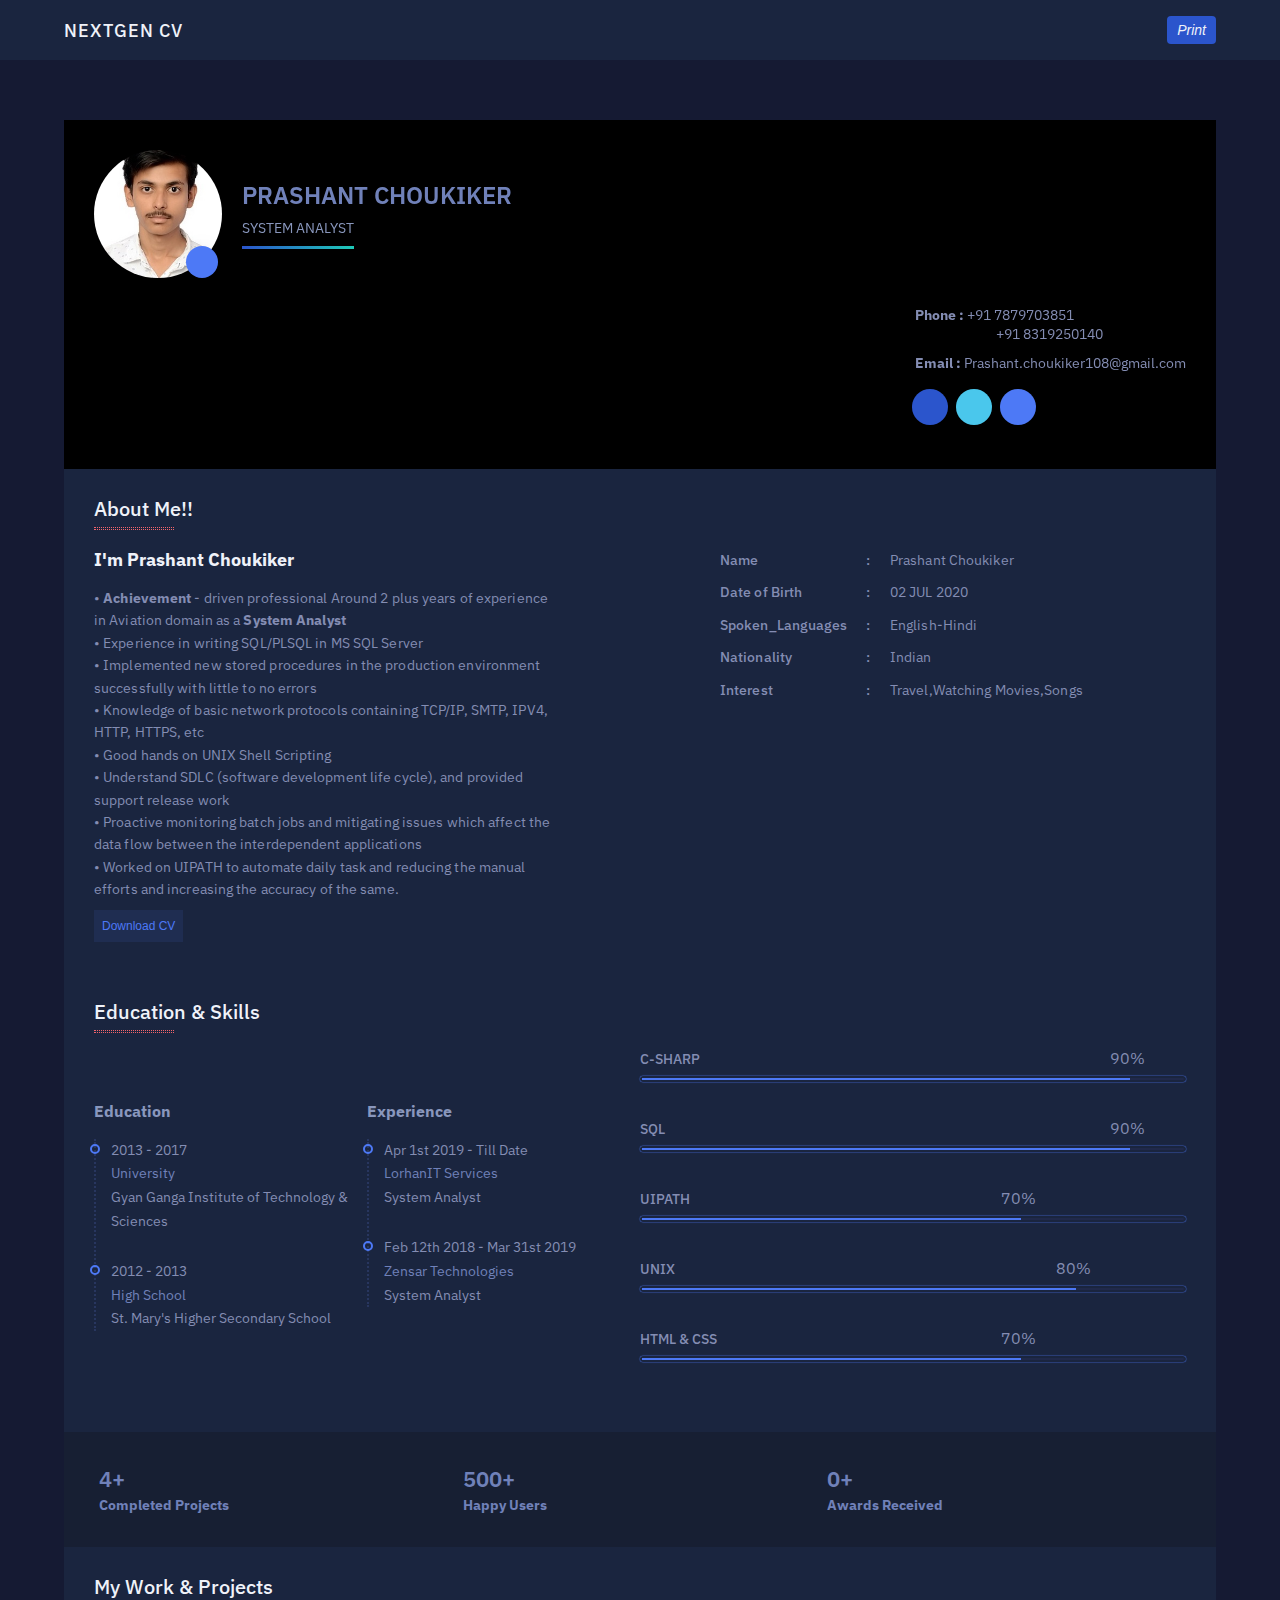
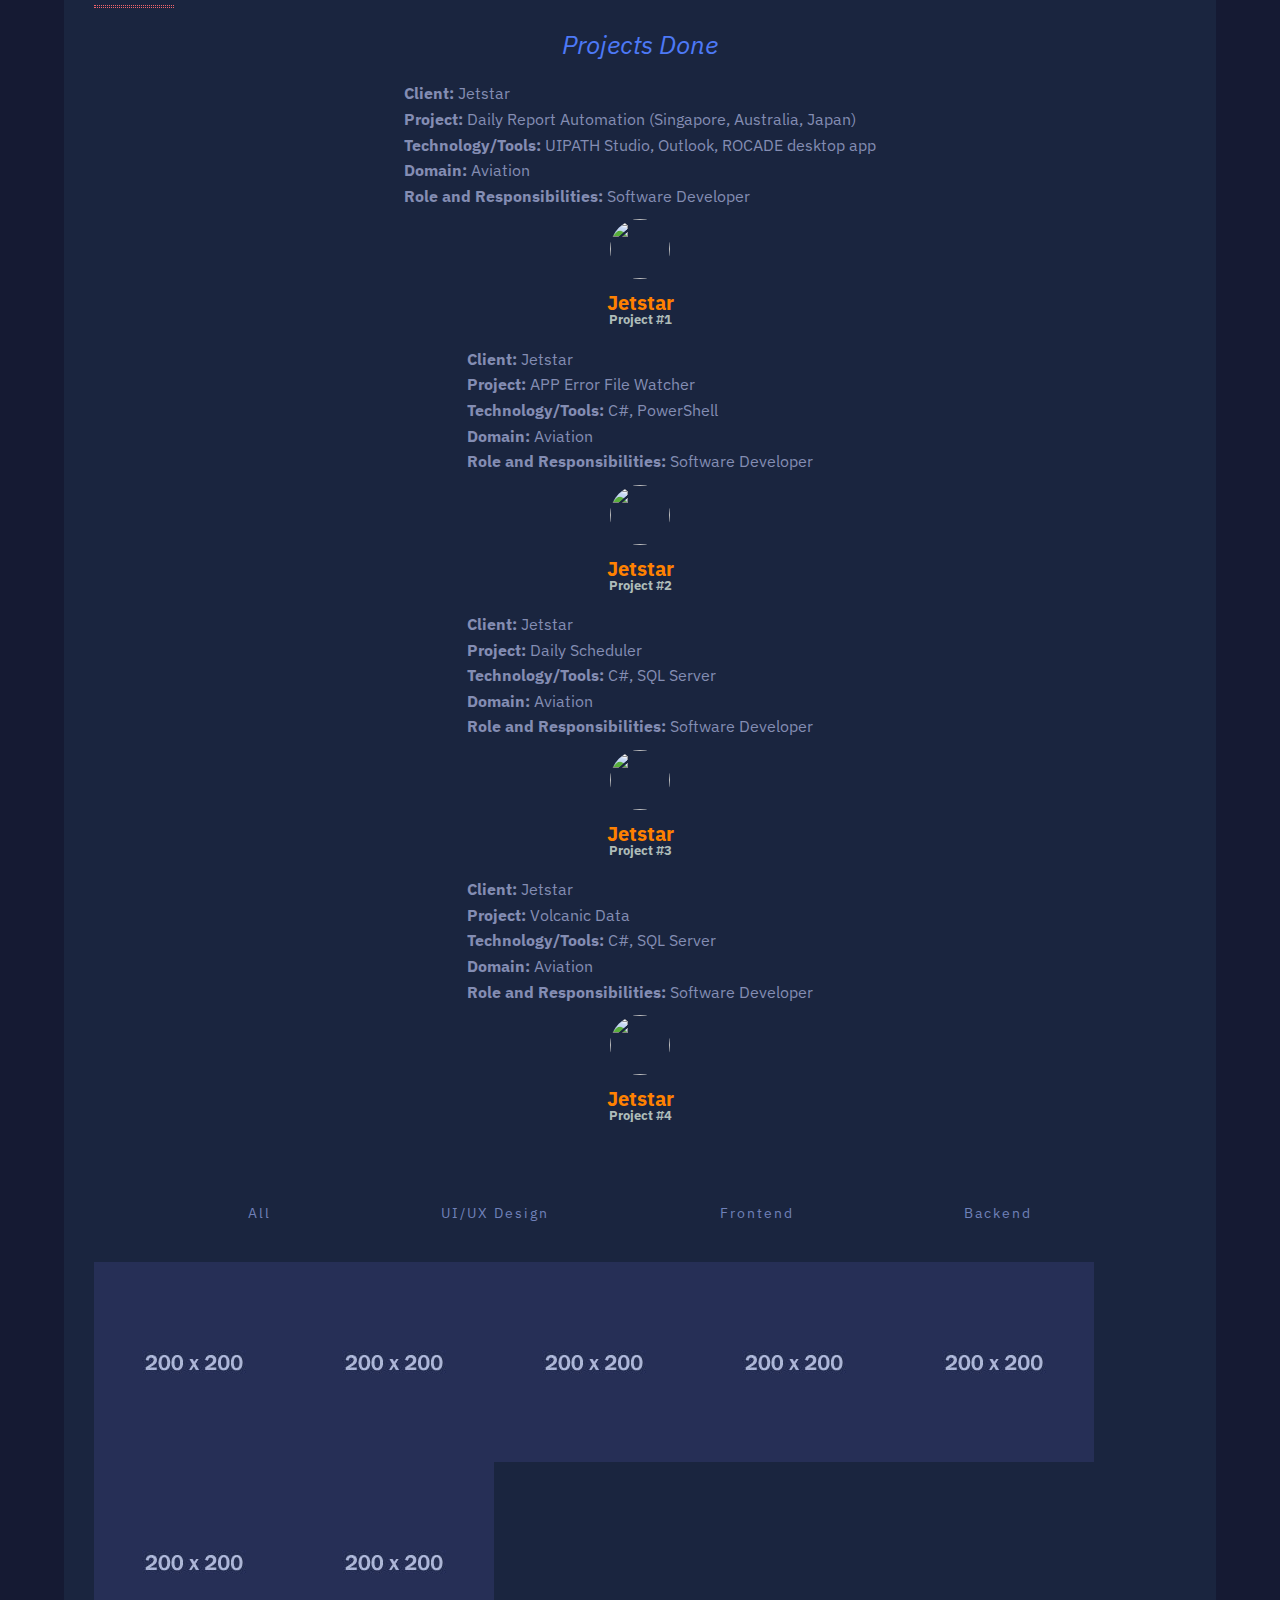
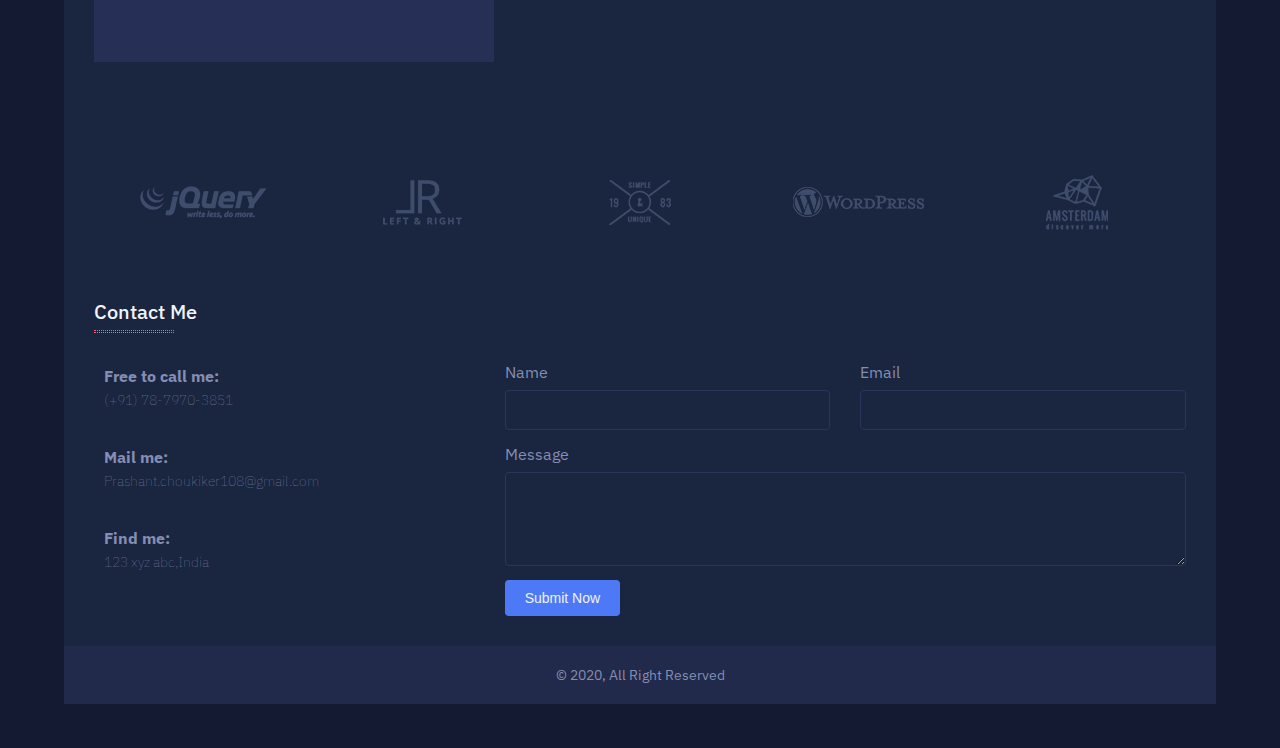
==== index.html @ 8db4abad "Resume" ====
<!DOCTYPE html>
<html>
<head>
	<meta charset="utf-8">
	<meta name="viewport" content="width=device-width, initial-scale=1.0">
	<link rel="stylesheet" href="https://unicons.iconscout.com/release/v2.1.11/css/unicons.css">
	<link rel="stylesheet" href="./plugins/headline/headline.css">
	<link rel="stylesheet" href="./plugins/magnify.css">
	<!-- <link rel="stylesheet" href="./plugins/slick.css"/> -->
	<link rel="stylesheet" type="text/css" href="http://cdn.jsdelivr.net/npm/slick-carousel@1.8.1/slick/slick.css"/>
	<link rel="shortcut icon" href="./images/favicon.icon">
	<link rel="stylesheet" href="./css/style.css">
	<title>Prashant Choukiker CV</title>
</head>
<body>
	<!-- <div id="particles-js"></div> -->
	<nav>
		<div class="container inner">
			<div class="logo">
				<i class="uil uil-cell"></i>
				NEXTGEN CV
			</div>
			<div>
				<button>
					<!-- CODE FOR ONCLICK EVENT FOR PRINTING THE PDF -->
					<i class="uil uil-print" alt="print screen" onclick="window.print();">
						Print 
					</i>
				</button>
			</div>
			
		</div>
	</nav>

<!-- MAIN CLASS -->
<main class="container" >
	<section class="profile" id=profile_ripple>
		<div class="left">
			<div class="avatar_block">
				<img src="./images/prashant.jpg">
				<span>
					<i class="uil uil-comment-dots"></i>
				</span>
			</div>
			<div>
				<h2>PRASHANT CHOUKIKER</h2>
				<p class="cd-headline loading-bar">
					<span class="cd-words-wrapper">
						<b class="is-visible">SYSTEM ANALYST</b>
						<b>SYSTEM DEVELOPER</b>
						<b>OPERATION SUPPORT</b>
					</span>
				</p>
			</div>
		</div>

		<div class="right">
			<ul class="contact">
				<li>
					<i class="uil uil-phone-volume"></i>
					<strong>Phone : </strong> +91 7879703851<br/>&emsp;&emsp;&emsp;&emsp;&emsp;&emsp;+91 8319250140

				</li>
				<li>
					<i class="uil uil-envelope"></i>
					<strong>Email : </strong> Prashant.choukiker108@gmail.com
				</li>
			</ul>
			<ul class="socials">
				<li>
					<a href="#">
						<i class="uil uil-facebook"></i>
					</a>
				</li>
				<li>
					<a href="#">
						<i class="uil uil-twitter"></i>
					</a>
				</li>
				<li>
					<a href="https://www.linkedin.com/in/prashant-choukiker-846438118/">
						<i class="uil uil-linkedin"></i>
					</a>
				</li>
			</ul>
		</div>
	</section>


	<!-- ABOUT SECTION -->
	<section class="about">
		<h1 class="section_heading">About Me!!</h1>
		<div class="content">
			<div class="left">
				<h2>I'm Prashant Choukiker</h2>
				<p>• <b>Achievement</b> - driven professional Around 2 plus years of experience in Aviation domain as a <b>System Analyst</b><br/>
• Experience in writing SQL/PLSQL in MS SQL Server<br/>
• Implemented new stored procedures in the production environment successfully with little to no errors<br/>
• Knowledge of basic network protocols containing TCP/IP, SMTP, IPV4, HTTP, HTTPS, etc<br/>
• Good hands on UNIX Shell Scripting<br/>
• Understand SDLC (software development life cycle), and provided support release work<br/>
• Proactive monitoring batch jobs and mitigating issues which affect the data flow between the interdependent applications<br/>
• Worked on UIPATH to automate daily task and reducing the manual efforts and increasing the accuracy of the same.</p>
				<a href="C:\Users\prashant.choukiker\Desktop\Prashant Choukiker Resume 170620.pdf">
					<button type="button">Download CV</button>
				</a>
			</div>
			<div class="right">
				<p>
					<span>Name</span>
					<span>Prashant Choukiker</span>
				</p>
				<p>
					<span>Date of Birth</span>
					<span>02 JUL 2020</span>
				</p>
				<p>
					<span>Spoken_Languages </span>
					<span>English-Hindi</span>
				</p>
				<p>
					<span>Nationality</span>
					<span>Indian</span>
				</p>
				<p>
					<span>Interest</span>
					<span>Travel,Watching Movies,Songs</span>
				</p>
			</div>
		</div>
	</section>

	<!-- SKILSS SECTION START -->
	<section class="skills">
		<h1 class="section_heading">Education & Skills</h1>
		<div class="content">
			<div class="left">
			<div class="inner_left">
				<div class="heading">
					<i class="uil uil-graduation-cap"></i>
					<h5>Education</h5>
				</div>
				<div class="timeline_wrapper">
					<div class="item">
						<p>2013 - 2017</p>
						<p class="center">University</p>
						<p>Gyan Ganga Institute of Technology & Sciences</p>
					</div>
					<div class="item">
						<p>2012 - 2013</p>
						<p class="center">High School</p>
						<p>St. Mary's Higher Secondary School</p>
					</div>
				</div>
			</div>
			<div class="inner_right">
				<div class="heading">
					<i class="uil uil-suitcase-alt"></i>
					<h5>Experience</h5>
				</div>
			<div class="timeline_wrapper">
				<div class="item">
					<p>Apr 1st 2019 - Till Date</p>
					<p class="center">LorhanIT Services</p>
					<p>System Analyst</p>
				</div>
				<div class="item">
					<p>Feb 12th 2018 - Mar 31st 2019</p>
					<p class="center">Zensar Technologies</p>
					<p>System Analyst</p>
				</div>
			</div>
			</div>
		</div>

		<div class="right">
			<div class="skills_wrapper">
				<div class="skill-box">
					<h4>C-Sharp</h4>
					<div class="progress_wrap">
						<span data-percent="90" class="progress_bar">
							<span class="tooltip">90%</span>
						</span>
					</div>
				</div>
				<div class="skill-box">
					<h4>SQL</h4>
					<div class="progress_wrap">
						<span data-percent="90" class="progress_bar">
							<span class="tooltip">90%</span>
						</span>
					</div>
				</div>
				<div class="skill-box">
					<h4>UIPATH</h4>
					<div class="progress_wrap">
						<span data-percent="70" class="progress_bar">
							<span class="tooltip">70%</span>
						</span>
					</div>
				</div>
				<div class="skill-box">
					<h4>UNIX</h4>
					<div class="progress_wrap">
						<span data-percent="80" class="progress_bar">
							<span class="tooltip">80%</span>
						</span>
					</div>
				</div>
				<div class="skill-box">
					<h4>HTML & CSS</h4>
					<div class="progress_wrap">
						<span data-percent="70" class="progress_bar">
							<span class="tooltip">70%</span>
						</span>
					</div>
				</div>
			</div>
		</div>
		</div>
	</section>

	<!-- COUNTER WRAPPER SECTION START -->
	<section class="counter_section">
		<div>
			<div>
				<i class="uil uil-cell"></i>
			</div>
			<div>
				<h3><span class="counter" data-count="4">4</span>+</h3>
				<h5>Completed Projects</h5>
			</div>
		</div>
		<div>
			<div>
				<i class="uil uil-smile"></i>
			</div>
			<div>
				<h3><span class="counter" data-count="500">500</span>+</h3>
				<h5>Happy Users</h5>
			</div>
		</div>
		<div>
			<div>
				<i class="uil uil-trophy"></i>
			</div>
			<div>
				<h3><span class="counter" data-count="0">0</span>+</h3>
				<h5>Awards Received</h5>
			</div>
		</div>
	</section>


	<!-- SECTION START OF WORK AND REVIEW -->
	<section class="work">
		<h1 class="section_heading">My Work & Projects</h1>

		<div class="wrapper">
			<div class="slider_wrapper">
				<div class="icon_wrap"><i class="uil uil-feedback">Projects Done</i></div>

				<div class="slider">
					<div class="slide">
						<p><b>Client:</b> Jetstar<br/>
						<b>Project:</b> Daily Report Automation (Singapore, Australia, Japan)<br/>
						<b>Technology/Tools:</b> UIPATH Studio, Outlook, ROCADE desktop app<br/>
						<b>Domain:</b> Aviation<br/>
						<b>Role and Responsibilities:</b> Software Developer</p>
						<div><img src="./images/jetstar.jpg" alt=""></div>
						<h2>Jetstar</h2>
						<h5>Project #1</h5>
					</div>

					<div class="slide">
						<p><b>Client:</b> Jetstar<br/>
						<b>Project:</b> APP Error File Watcher<br/>
						<b>Technology/Tools:</b> C#, PowerShell<br/>
						<b>Domain:</b> Aviation<br/>
						<b>Role and Responsibilities:</b> Software Developer</p>
						<div><img src="./images/jetstar.jpg" alt=""></div>
						<h2>Jetstar</h2>
						<h5>Project #2</h5>
					</div>

					<div class="slide">
						<p><b>Client:</b> Jetstar<br/>
						<b>Project:</b> Daily Scheduler<br/>
						<b>Technology/Tools:</b> C#, SQL Server<br/>
						<b>Domain:</b> Aviation<br/>
						<b>Role and Responsibilities:</b> Software Developer</p>
						<div><img src="./images/jetstar.jpg" alt=""></div>
						<h2>Jetstar</h2>
						<h5>Project #3</h5>
					</div>

					<div class="slide">
						<p><b>Client:</b> Jetstar<br/>
						<b>Project:</b> Volcanic Data <br/>
						<b>Technology/Tools:</b> C#, SQL Server<br/>
						<b>Domain:</b> Aviation<br/>
						<b>Role and Responsibilities:</b> Software Developer</p>
						<div><img src="./images/jetstar.jpg" alt=""></div>
						<h2>Jetstar</h2>
						<h5>Project #4</h5>
					</div>

				</div>
			</div>
			<div class="portfolio">
				<div class="tabs">
					<ul>
						<li><a href="#" data-filter="*">All</a></li>
						<li><a href="#" data-filter=".design">UI/UX Design</a></li>
						<li><a href="#" data-filter=".frontend">Frontend</a></li>
						<li><a href="#" data-filter=".backend">Backend</a></li>
					</ul>
				</div>
				<div class="portfolio_wrapper">
					<div class="item design">
						<a class="magnify" href="./images/5.jpg" title="Apple">
							<img src="./images/1.jpg" alt="">
						</a>
					</div>

					<div class="item frontend">
						<a class="magnify" href="./images/5.jpg" title="Pie">
							<img src="./images/2.jpg" alt="">
						</a>
					</div>

					<div class="item backend">
						<a class="magnify" href="./images/5.jpg" title="Nokia">
							<img src="./images/3.jpg" alt="">
						</a>
					</div>

					<div class="item design">
						<a class="magnify" href="./images/5.jpg" title="Motorola">
							<img src="./images/4.jpg" alt="">
						</a>
					</div>

					<div class="item design">
						<a class="magnify" href="./images/5.jpg" title="OnePlus">
							<img src="./images/5.jpg" alt="">
						</a>
					</div>

					<div class="item backend">
						<a class="magnify" href="./images/6.jpg" title="Boat">
							<img src="./images/6.jpg" alt="">
						</a>
					</div>

					<div class="item backend">
						<a class="magnify" href="./images/3.jpg" title="Micromax">
							<img src="./images/3.jpg" alt="">
						</a>
					</div>

				</div>
			</div>
		</div>
	</section>


	<!-- SECTION PARTNERS START -->
	<section class="partners">
		<div class="brands_wrapper">
			<img src="./images/jquery.png">
			<img src="./images/jr.png">
			<img src="./images/unique.png">
			<img src="./images/wp.png">
			<img src="./images/am.png">
		</div>
	</section>


	<!-- CONTACT ME SECTION START -->
	<section class="contact">
	<h1 class="section_heading">Contact Me</h1>
	<div class="wrapper">
		<div class="left">
			<div>
				<div><i class="uil uil-phone-volume"></i></div>
				<div>
					<h4>Free to call me:</h4>
					<span>(+91) 78-7970-3851</span>
				</div>
			</div>

			<div>
				<div><i class="uil uil-envelope"></i></div>
				<div>
					<h4>Mail me:</h4>
					<span>Prashant.choukiker108@gmail.com</span>
				</div>
			</div>

			<div>
				<div><i class="uil uil-map-marker"></i></div>
				<div>
					<h4>Find me:</h4>
					<span>123 xyz abc,India</span>
				</div>
			</div>
		</div>

		<div class="right">
			<form action="">
				<div class="form_group">
					<div>
						<label for="">Name</label>
						<input type="text">
					</div>

					<div>
						<label for="">Email</label>
						<input type="email">
					</div>
				</div>

				<div class="form_group textarea_wrapper">
					<div>
						<label for="">Message</label>
						<textarea name="" id="" cols="30" rows="4"></textarea>
					</div>
				</div>

				<button type="submit">Submit Now</button>
			</form>
		</div>
	</div>
</section>
</main>

<!-- FOOTER TAG OPEN CODE START -->
<footer class="container">
	<span>© 2020, All Right Reserved</span>
</footer>

<script src="https://code.jquery.com/jquery-3.5.1.min.js"></script>
<script src="./plugins/headline/headline.js"></script>
<script src="./js/app.js"></script>
<script src="./plugins/isotope.js"></script>
<script src="./plugins/magnify.js"></script>
<!-- <script src="./plugins/slick.js"></script> -->
<script type="text/javascript" src="http://cdn.jsdelivr.net/npm/slick-carousel@1.8.1/slick/slick.min.js"></script>
<script src="https://cdnjs.cloudflare.com/ajax/libs/particles.js/2.0.0/particles.min.js"></script>
<script src="./plugins/particle-script.js"></script>
<script src="./js/ripples.js"></script>
</body>
</html>
---- plugins/headline/headline.css ----
/* -------------------------------- 

Primary style

-------------------------------- */
*, *::after, *::before {
  -webkit-box-sizing: border-box;
  -moz-box-sizing: border-box;
  box-sizing: border-box;
}

html * {
  -webkit-font-smoothing: antialiased;
  -moz-osx-font-smoothing: grayscale;
}

html {
  font-size: 62.5%;
}

body {
  font-size: 1.6rem;
  font-family: "Source Sans Pro", sans-serif;
  color: #aebcb9;
  background-color: #0d0d0d;
}

a {
  text-decoration: none;
}

.cd-title {
  position: relative;
  height: 160px;
  line-height: 230px;
  text-align: center;
}
.cd-title h1 {
  font-size: 2.4rem;
  font-weight: 700;
}
@media only screen and (min-width: 768px) {
  .cd-title {
    line-height: 250px;
  }
}
@media only screen and (min-width: 1170px) {
  .cd-title {
    height: 200px;
    line-height: 300px;
  }
  .cd-title h1 {
    font-size: 3rem;
  }
}

.cd-intro {
  width: 90%;
  max-width: 768px;
  text-align: center;
}

.cd-intro {
  margin: 4em auto;
}
@media only screen and (min-width: 768px) {
  .cd-intro {
    margin: 5em auto;
  }
}
@media only screen and (min-width: 1170px) {
  .cd-intro {
    margin: 6em auto;
  }
}

.cd-headline {
  font-size: 3rem;
  line-height: 1.2;
}
@media only screen and (min-width: 768px) {
  .cd-headline {
    font-size: 4.4rem;
    font-weight: 300;
  }
}
@media only screen and (min-width: 1170px) {
  .cd-headline {
    font-size: 6rem;
  }
}

.cd-words-wrapper {
  display: inline-block;
  position: relative;
  text-align: left;
}
.cd-words-wrapper b {
  display: inline-block;
  position: absolute;
  white-space: nowrap;
  left: 0;
  top: 0;
}
.cd-words-wrapper b.is-visible {
  position: relative;
}
.no-js .cd-words-wrapper b {
  opacity: 0;
}
.no-js .cd-words-wrapper b.is-visible {
  opacity: 1;
}

/* -------------------------------- 

xrotate-1 

-------------------------------- */
.cd-headline.rotate-1 .cd-words-wrapper {
  -webkit-perspective: 300px;
  -moz-perspective: 300px;
  perspective: 300px;
}
.cd-headline.rotate-1 b {
  opacity: 0;
  -webkit-transform-origin: 50% 100%;
  -moz-transform-origin: 50% 100%;
  -ms-transform-origin: 50% 100%;
  -o-transform-origin: 50% 100%;
  transform-origin: 50% 100%;
  -webkit-transform: rotateX(180deg);
  -moz-transform: rotateX(180deg);
  -ms-transform: rotateX(180deg);
  -o-transform: rotateX(180deg);
  transform: rotateX(180deg);
}
.cd-headline.rotate-1 b.is-visible {
  opacity: 1;
  -webkit-transform: rotateX(0deg);
  -moz-transform: rotateX(0deg);
  -ms-transform: rotateX(0deg);
  -o-transform: rotateX(0deg);
  transform: rotateX(0deg);
  -webkit-animation: cd-rotate-1-in 1.2s;
  -moz-animation: cd-rotate-1-in 1.2s;
  animation: cd-rotate-1-in 1.2s;
}
.cd-headline.rotate-1 b.is-hidden {
  -webkit-transform: rotateX(180deg);
  -moz-transform: rotateX(180deg);
  -ms-transform: rotateX(180deg);
  -o-transform: rotateX(180deg);
  transform: rotateX(180deg);
  -webkit-animation: cd-rotate-1-out 1.2s;
  -moz-animation: cd-rotate-1-out 1.2s;
  animation: cd-rotate-1-out 1.2s;
}

@-webkit-keyframes cd-rotate-1-in {
  0% {
    -webkit-transform: rotateX(180deg);
    opacity: 0;
  }
  35% {
    -webkit-transform: rotateX(120deg);
    opacity: 0;
  }
  65% {
    opacity: 0;
  }
  100% {
    -webkit-transform: rotateX(360deg);
    opacity: 1;
  }
}
@-moz-keyframes cd-rotate-1-in {
  0% {
    -moz-transform: rotateX(180deg);
    opacity: 0;
  }
  35% {
    -moz-transform: rotateX(120deg);
    opacity: 0;
  }
  65% {
    opacity: 0;
  }
  100% {
    -moz-transform: rotateX(360deg);
    opacity: 1;
  }
}
@keyframes cd-rotate-1-in {
  0% {
    -webkit-transform: rotateX(180deg);
    -moz-transform: rotateX(180deg);
    -ms-transform: rotateX(180deg);
    -o-transform: rotateX(180deg);
    transform: rotateX(180deg);
    opacity: 0;
  }
  35% {
    -webkit-transform: rotateX(120deg);
    -moz-transform: rotateX(120deg);
    -ms-transform: rotateX(120deg);
    -o-transform: rotateX(120deg);
    transform: rotateX(120deg);
    opacity: 0;
  }
  65% {
    opacity: 0;
  }
  100% {
    -webkit-transform: rotateX(360deg);
    -moz-transform: rotateX(360deg);
    -ms-transform: rotateX(360deg);
    -o-transform: rotateX(360deg);
    transform: rotateX(360deg);
    opacity: 1;
  }
}
@-webkit-keyframes cd-rotate-1-out {
  0% {
    -webkit-transform: rotateX(0deg);
    opacity: 1;
  }
  35% {
    -webkit-transform: rotateX(-40deg);
    opacity: 1;
  }
  65% {
    opacity: 0;
  }
  100% {
    -webkit-transform: rotateX(180deg);
    opacity: 0;
  }
}
@-moz-keyframes cd-rotate-1-out {
  0% {
    -moz-transform: rotateX(0deg);
    opacity: 1;
  }
  35% {
    -moz-transform: rotateX(-40deg);
    opacity: 1;
  }
  65% {
    opacity: 0;
  }
  100% {
    -moz-transform: rotateX(180deg);
    opacity: 0;
  }
}
@keyframes cd-rotate-1-out {
  0% {
    -webkit-transform: rotateX(0deg);
    -moz-transform: rotateX(0deg);
    -ms-transform: rotateX(0deg);
    -o-transform: rotateX(0deg);
    transform: rotateX(0deg);
    opacity: 1;
  }
  35% {
    -webkit-transform: rotateX(-40deg);
    -moz-transform: rotateX(-40deg);
    -ms-transform: rotateX(-40deg);
    -o-transform: rotateX(-40deg);
    transform: rotateX(-40deg);
    opacity: 1;
  }
  65% {
    opacity: 0;
  }
  100% {
    -webkit-transform: rotateX(180deg);
    -moz-transform: rotateX(180deg);
    -ms-transform: rotateX(180deg);
    -o-transform: rotateX(180deg);
    transform: rotateX(180deg);
    opacity: 0;
  }
}
/* -------------------------------- 

xtype 

-------------------------------- */
.cd-headline.type .cd-words-wrapper {
  vertical-align: top;
  overflow: hidden;
}
.cd-headline.type .cd-words-wrapper::after {
  /* vertical bar */
  content: '';
  position: absolute;
  right: 0;
  top: 50%;
  bottom: auto;
  -webkit-transform: translateY(-50%);
  -moz-transform: translateY(-50%);
  -ms-transform: translateY(-50%);
  -o-transform: translateY(-50%);
  transform: translateY(-50%);
  height: 90%;
  width: 1px;
  background-color: #aebcb9;
}
.cd-headline.type .cd-words-wrapper.waiting::after {
  -webkit-animation: cd-pulse 1s infinite;
  -moz-animation: cd-pulse 1s infinite;
  animation: cd-pulse 1s infinite;
}
.cd-headline.type .cd-words-wrapper.selected {
  background-color: #aebcb9;
}
.cd-headline.type .cd-words-wrapper.selected::after {
  visibility: hidden;
}
.cd-headline.type .cd-words-wrapper.selected b {
  color: #0d0d0d;
}
.cd-headline.type b {
  visibility: hidden;
}
.cd-headline.type b.is-visible {
  visibility: visible;
}
.cd-headline.type i {
  position: absolute;
  visibility: hidden;
}
.cd-headline.type i.in {
  position: relative;
  visibility: visible;
}

@-webkit-keyframes cd-pulse {
  0% {
    -webkit-transform: translateY(-50%) scale(1);
    opacity: 1;
  }
  40% {
    -webkit-transform: translateY(-50%) scale(0.9);
    opacity: 0;
  }
  100% {
    -webkit-transform: translateY(-50%) scale(0);
    opacity: 0;
  }
}
@-moz-keyframes cd-pulse {
  0% {
    -moz-transform: translateY(-50%) scale(1);
    opacity: 1;
  }
  40% {
    -moz-transform: translateY(-50%) scale(0.9);
    opacity: 0;
  }
  100% {
    -moz-transform: translateY(-50%) scale(0);
    opacity: 0;
  }
}
@keyframes cd-pulse {
  0% {
    -webkit-transform: translateY(-50%) scale(1);
    -moz-transform: translateY(-50%) scale(1);
    -ms-transform: translateY(-50%) scale(1);
    -o-transform: translateY(-50%) scale(1);
    transform: translateY(-50%) scale(1);
    opacity: 1;
  }
  40% {
    -webkit-transform: translateY(-50%) scale(0.9);
    -moz-transform: translateY(-50%) scale(0.9);
    -ms-transform: translateY(-50%) scale(0.9);
    -o-transform: translateY(-50%) scale(0.9);
    transform: translateY(-50%) scale(0.9);
    opacity: 0;
  }
  100% {
    -webkit-transform: translateY(-50%) scale(0);
    -moz-transform: translateY(-50%) scale(0);
    -ms-transform: translateY(-50%) scale(0);
    -o-transform: translateY(-50%) scale(0);
    transform: translateY(-50%) scale(0);
    opacity: 0;
  }
}
/* -------------------------------- 

xrotate-2 

-------------------------------- */
.cd-headline.rotate-2 .cd-words-wrapper {
  -webkit-perspective: 300px;
  -moz-perspective: 300px;
  perspective: 300px;
}
.cd-headline.rotate-2 i, .cd-headline.rotate-2 em {
  display: inline-block;
  -webkit-backface-visibility: hidden;
  backface-visibility: hidden;
}
.cd-headline.rotate-2 b {
  opacity: 0;
}
.cd-headline.rotate-2 i {
  -webkit-transform-style: preserve-3d;
  -moz-transform-style: preserve-3d;
  -ms-transform-style: preserve-3d;
  -o-transform-style: preserve-3d;
  transform-style: preserve-3d;
  -webkit-transform: translateZ(-20px) rotateX(90deg);
  -moz-transform: translateZ(-20px) rotateX(90deg);
  -ms-transform: translateZ(-20px) rotateX(90deg);
  -o-transform: translateZ(-20px) rotateX(90deg);
  transform: translateZ(-20px) rotateX(90deg);
  opacity: 0;
}
.is-visible .cd-headline.rotate-2 i {
  opacity: 1;
}
.cd-headline.rotate-2 i.in {
  -webkit-animation: cd-rotate-2-in 0.4s forwards;
  -moz-animation: cd-rotate-2-in 0.4s forwards;
  animation: cd-rotate-2-in 0.4s forwards;
}
.cd-headline.rotate-2 i.out {
  -webkit-animation: cd-rotate-2-out 0.4s forwards;
  -moz-animation: cd-rotate-2-out 0.4s forwards;
  animation: cd-rotate-2-out 0.4s forwards;
}
.cd-headline.rotate-2 em {
  -webkit-transform: translateZ(20px);
  -moz-transform: translateZ(20px);
  -ms-transform: translateZ(20px);
  -o-transform: translateZ(20px);
  transform: translateZ(20px);
}

.no-csstransitions .cd-headline.rotate-2 i {
  -webkit-transform: rotateX(0deg);
  -moz-transform: rotateX(0deg);
  -ms-transform: rotateX(0deg);
  -o-transform: rotateX(0deg);
  transform: rotateX(0deg);
  opacity: 0;
}
.no-csstransitions .cd-headline.rotate-2 i em {
  -webkit-transform: scale(1);
  -moz-transform: scale(1);
  -ms-transform: scale(1);
  -o-transform: scale(1);
  transform: scale(1);
}

.no-csstransitions .cd-headline.rotate-2 .is-visible i {
  opacity: 1;
}

@-webkit-keyframes cd-rotate-2-in {
  0% {
    opacity: 0;
    -webkit-transform: translateZ(-20px) rotateX(90deg);
  }
  60% {
    opacity: 1;
    -webkit-transform: translateZ(-20px) rotateX(-10deg);
  }
  100% {
    opacity: 1;
    -webkit-transform: translateZ(-20px) rotateX(0deg);
  }
}
@-moz-keyframes cd-rotate-2-in {
  0% {
    opacity: 0;
    -moz-transform: translateZ(-20px) rotateX(90deg);
  }
  60% {
    opacity: 1;
    -moz-transform: translateZ(-20px) rotateX(-10deg);
  }
  100% {
    opacity: 1;
    -moz-transform: translateZ(-20px) rotateX(0deg);
  }
}
@keyframes cd-rotate-2-in {
  0% {
    opacity: 0;
    -webkit-transform: translateZ(-20px) rotateX(90deg);
    -moz-transform: translateZ(-20px) rotateX(90deg);
    -ms-transform: translateZ(-20px) rotateX(90deg);
    -o-transform: translateZ(-20px) rotateX(90deg);
    transform: translateZ(-20px) rotateX(90deg);
  }
  60% {
    opacity: 1;
    -webkit-transform: translateZ(-20px) rotateX(-10deg);
    -moz-transform: translateZ(-20px) rotateX(-10deg);
    -ms-transform: translateZ(-20px) rotateX(-10deg);
    -o-transform: translateZ(-20px) rotateX(-10deg);
    transform: translateZ(-20px) rotateX(-10deg);
  }
  100% {
    opacity: 1;
    -webkit-transform: translateZ(-20px) rotateX(0deg);
    -moz-transform: translateZ(-20px) rotateX(0deg);
    -ms-transform: translateZ(-20px) rotateX(0deg);
    -o-transform: translateZ(-20px) rotateX(0deg);
    transform: translateZ(-20px) rotateX(0deg);
  }
}
@-webkit-keyframes cd-rotate-2-out {
  0% {
    opacity: 1;
    -webkit-transform: translateZ(-20px) rotateX(0);
  }
  60% {
    opacity: 0;
    -webkit-transform: translateZ(-20px) rotateX(-100deg);
  }
  100% {
    opacity: 0;
    -webkit-transform: translateZ(-20px) rotateX(-90deg);
  }
}
@-moz-keyframes cd-rotate-2-out {
  0% {
    opacity: 1;
    -moz-transform: translateZ(-20px) rotateX(0);
  }
  60% {
    opacity: 0;
    -moz-transform: translateZ(-20px) rotateX(-100deg);
  }
  100% {
    opacity: 0;
    -moz-transform: translateZ(-20px) rotateX(-90deg);
  }
}
@keyframes cd-rotate-2-out {
  0% {
    opacity: 1;
    -webkit-transform: translateZ(-20px) rotateX(0);
    -moz-transform: translateZ(-20px) rotateX(0);
    -ms-transform: translateZ(-20px) rotateX(0);
    -o-transform: translateZ(-20px) rotateX(0);
    transform: translateZ(-20px) rotateX(0);
  }
  60% {
    opacity: 0;
    -webkit-transform: translateZ(-20px) rotateX(-100deg);
    -moz-transform: translateZ(-20px) rotateX(-100deg);
    -ms-transform: translateZ(-20px) rotateX(-100deg);
    -o-transform: translateZ(-20px) rotateX(-100deg);
    transform: translateZ(-20px) rotateX(-100deg);
  }
  100% {
    opacity: 0;
    -webkit-transform: translateZ(-20px) rotateX(-90deg);
    -moz-transform: translateZ(-20px) rotateX(-90deg);
    -ms-transform: translateZ(-20px) rotateX(-90deg);
    -o-transform: translateZ(-20px) rotateX(-90deg);
    transform: translateZ(-20px) rotateX(-90deg);
  }
}
/* -------------------------------- 

xloading-bar 

-------------------------------- */
.cd-headline.loading-bar span {
  display: inline-block;
  padding: .2em 0;
}
.cd-headline.loading-bar .cd-words-wrapper {
  overflow: hidden;
  vertical-align: top;
}
.cd-headline.loading-bar .cd-words-wrapper::after {
  /* loading bar */
  content: '';
  position: absolute;
  left: 0;
  bottom: 0;
  height: 3px;
  width: 0;
  background: #0096a7;
  z-index: 2;
  -webkit-transition: width 0.3s -0.1s;
  -moz-transition: width 0.3s -0.1s;
  transition: width 0.3s -0.1s;
}
.cd-headline.loading-bar .cd-words-wrapper.is-loading::after {
  width: 100%;
  -webkit-transition: width 3s;
  -moz-transition: width 3s;
  transition: width 3s;
}
.cd-headline.loading-bar b {
  top: .2em;
  opacity: 0;
  -webkit-transition: opacity 0.3s;
  -moz-transition: opacity 0.3s;
  transition: opacity 0.3s;
}
.cd-headline.loading-bar b.is-visible {
  opacity: 1;
  top: 0;
}

/* -------------------------------- 

xslide 

-------------------------------- */
.cd-headline.slide span {
  display: inline-block;
  padding: .2em 0;
}
.cd-headline.slide .cd-words-wrapper {
  overflow: hidden;
  vertical-align: top;
}
.cd-headline.slide b {
  opacity: 0;
  top: .2em;
}
.cd-headline.slide b.is-visible {
  top: 0;
  opacity: 1;
  -webkit-animation: slide-in 0.6s;
  -moz-animation: slide-in 0.6s;
  animation: slide-in 0.6s;
}
.cd-headline.slide b.is-hidden {
  -webkit-animation: slide-out 0.6s;
  -moz-animation: slide-out 0.6s;
  animation: slide-out 0.6s;
}

@-webkit-keyframes slide-in {
  0% {
    opacity: 0;
    -webkit-transform: translateY(-100%);
  }
  60% {
    opacity: 1;
    -webkit-transform: translateY(20%);
  }
  100% {
    opacity: 1;
    -webkit-transform: translateY(0);
  }
}
@-moz-keyframes slide-in {
  0% {
    opacity: 0;
    -moz-transform: translateY(-100%);
  }
  60% {
    opacity: 1;
    -moz-transform: translateY(20%);
  }
  100% {
    opacity: 1;
    -moz-transform: translateY(0);
  }
}
@keyframes slide-in {
  0% {
    opacity: 0;
    -webkit-transform: translateY(-100%);
    -moz-transform: translateY(-100%);
    -ms-transform: translateY(-100%);
    -o-transform: translateY(-100%);
    transform: translateY(-100%);
  }
  60% {
    opacity: 1;
    -webkit-transform: translateY(20%);
    -moz-transform: translateY(20%);
    -ms-transform: translateY(20%);
    -o-transform: translateY(20%);
    transform: translateY(20%);
  }
  100% {
    opacity: 1;
    -webkit-transform: translateY(0);
    -moz-transform: translateY(0);
    -ms-transform: translateY(0);
    -o-transform: translateY(0);
    transform: translateY(0);
  }
}
@-webkit-keyframes slide-out {
  0% {
    opacity: 1;
    -webkit-transform: translateY(0);
  }
  60% {
    opacity: 0;
    -webkit-transform: translateY(120%);
  }
  100% {
    opacity: 0;
    -webkit-transform: translateY(100%);
  }
}
@-moz-keyframes slide-out {
  0% {
    opacity: 1;
    -moz-transform: translateY(0);
  }
  60% {
    opacity: 0;
    -moz-transform: translateY(120%);
  }
  100% {
    opacity: 0;
    -moz-transform: translateY(100%);
  }
}
@keyframes slide-out {
  0% {
    opacity: 1;
    -webkit-transform: translateY(0);
    -moz-transform: translateY(0);
    -ms-transform: translateY(0);
    -o-transform: translateY(0);
    transform: translateY(0);
  }
  60% {
    opacity: 0;
    -webkit-transform: translateY(120%);
    -moz-transform: translateY(120%);
    -ms-transform: translateY(120%);
    -o-transform: translateY(120%);
    transform: translateY(120%);
  }
  100% {
    opacity: 0;
    -webkit-transform: translateY(100%);
    -moz-transform: translateY(100%);
    -ms-transform: translateY(100%);
    -o-transform: translateY(100%);
    transform: translateY(100%);
  }
}
/* -------------------------------- 

xclip 

-------------------------------- */
.cd-headline.clip span {
  display: inline-block;
  padding: .2em 0;
}
.cd-headline.clip .cd-words-wrapper {
  overflow: hidden;
  vertical-align: top;
}
.cd-headline.clip .cd-words-wrapper::after {
  /* line */
  content: '';
  position: absolute;
  top: 0;
  right: 0;
  width: 2px;
  height: 100%;
  background-color: #aebcb9;
}
.cd-headline.clip b {
  opacity: 0;
}
.cd-headline.clip b.is-visible {
  opacity: 1;
}

/* -------------------------------- 

xzoom 

-------------------------------- */
.cd-headline.zoom .cd-words-wrapper {
  -webkit-perspective: 300px;
  -moz-perspective: 300px;
  perspective: 300px;
}
.cd-headline.zoom b {
  opacity: 0;
}
.cd-headline.zoom b.is-visible {
  opacity: 1;
  -webkit-animation: zoom-in 0.8s;
  -moz-animation: zoom-in 0.8s;
  animation: zoom-in 0.8s;
}
.cd-headline.zoom b.is-hidden {
  -webkit-animation: zoom-out 0.8s;
  -moz-animation: zoom-out 0.8s;
  animation: zoom-out 0.8s;
}

@-webkit-keyframes zoom-in {
  0% {
    opacity: 0;
    -webkit-transform: translateZ(100px);
  }
  100% {
    opacity: 1;
    -webkit-transform: translateZ(0);
  }
}
@-moz-keyframes zoom-in {
  0% {
    opacity: 0;
    -moz-transform: translateZ(100px);
  }
  100% {
    opacity: 1;
    -moz-transform: translateZ(0);
  }
}
@keyframes zoom-in {
  0% {
    opacity: 0;
    -webkit-transform: translateZ(100px);
    -moz-transform: translateZ(100px);
    -ms-transform: translateZ(100px);
    -o-transform: translateZ(100px);
    transform: translateZ(100px);
  }
  100% {
    opacity: 1;
    -webkit-transform: translateZ(0);
    -moz-transform: translateZ(0);
    -ms-transform: translateZ(0);
    -o-transform: translateZ(0);
    transform: translateZ(0);
  }
}
@-webkit-keyframes zoom-out {
  0% {
    opacity: 1;
    -webkit-transform: translateZ(0);
  }
  100% {
    opacity: 0;
    -webkit-transform: translateZ(-100px);
  }
}
@-moz-keyframes zoom-out {
  0% {
    opacity: 1;
    -moz-transform: translateZ(0);
  }
  100% {
    opacity: 0;
    -moz-transform: translateZ(-100px);
  }
}
@keyframes zoom-out {
  0% {
    opacity: 1;
    -webkit-transform: translateZ(0);
    -moz-transform: translateZ(0);
    -ms-transform: translateZ(0);
    -o-transform: translateZ(0);
    transform: translateZ(0);
  }
  100% {
    opacity: 0;
    -webkit-transform: translateZ(-100px);
    -moz-transform: translateZ(-100px);
    -ms-transform: translateZ(-100px);
    -o-transform: translateZ(-100px);
    transform: translateZ(-100px);
  }
}
/* -------------------------------- 

xrotate-3 

-------------------------------- */
.cd-headline.rotate-3 .cd-words-wrapper {
  -webkit-perspective: 300px;
  -moz-perspective: 300px;
  perspective: 300px;
}
.cd-headline.rotate-3 b {
  opacity: 0;
}
.cd-headline.rotate-3 i {
  display: inline-block;
  -webkit-transform: rotateY(180deg);
  -moz-transform: rotateY(180deg);
  -ms-transform: rotateY(180deg);
  -o-transform: rotateY(180deg);
  transform: rotateY(180deg);
  -webkit-backface-visibility: hidden;
  backface-visibility: hidden;
}
.is-visible .cd-headline.rotate-3 i {
  -webkit-transform: rotateY(0deg);
  -moz-transform: rotateY(0deg);
  -ms-transform: rotateY(0deg);
  -o-transform: rotateY(0deg);
  transform: rotateY(0deg);
}
.cd-headline.rotate-3 i.in {
  -webkit-animation: cd-rotate-3-in 0.6s forwards;
  -moz-animation: cd-rotate-3-in 0.6s forwards;
  animation: cd-rotate-3-in 0.6s forwards;
}
.cd-headline.rotate-3 i.out {
  -webkit-animation: cd-rotate-3-out 0.6s forwards;
  -moz-animation: cd-rotate-3-out 0.6s forwards;
  animation: cd-rotate-3-out 0.6s forwards;
}

.no-csstransitions .cd-headline.rotate-3 i {
  -webkit-transform: rotateY(0deg);
  -moz-transform: rotateY(0deg);
  -ms-transform: rotateY(0deg);
  -o-transform: rotateY(0deg);
  transform: rotateY(0deg);
  opacity: 0;
}

.no-csstransitions .cd-headline.rotate-3 .is-visible i {
  opacity: 1;
}

@-webkit-keyframes cd-rotate-3-in {
  0% {
    -webkit-transform: rotateY(180deg);
  }
  100% {
    -webkit-transform: rotateY(0deg);
  }
}
@-moz-keyframes cd-rotate-3-in {
  0% {
    -moz-transform: rotateY(180deg);
  }
  100% {
    -moz-transform: rotateY(0deg);
  }
}
@keyframes cd-rotate-3-in {
  0% {
    -webkit-transform: rotateY(180deg);
    -moz-transform: rotateY(180deg);
    -ms-transform: rotateY(180deg);
    -o-transform: rotateY(180deg);
    transform: rotateY(180deg);
  }
  100% {
    -webkit-transform: rotateY(0deg);
    -moz-transform: rotateY(0deg);
    -ms-transform: rotateY(0deg);
    -o-transform: rotateY(0deg);
    transform: rotateY(0deg);
  }
}
@-webkit-keyframes cd-rotate-3-out {
  0% {
    -webkit-transform: rotateY(0);
  }
  100% {
    -webkit-transform: rotateY(-180deg);
  }
}
@-moz-keyframes cd-rotate-3-out {
  0% {
    -moz-transform: rotateY(0);
  }
  100% {
    -moz-transform: rotateY(-180deg);
  }
}
@keyframes cd-rotate-3-out {
  0% {
    -webkit-transform: rotateY(0);
    -moz-transform: rotateY(0);
    -ms-transform: rotateY(0);
    -o-transform: rotateY(0);
    transform: rotateY(0);
  }
  100% {
    -webkit-transform: rotateY(-180deg);
    -moz-transform: rotateY(-180deg);
    -ms-transform: rotateY(-180deg);
    -o-transform: rotateY(-180deg);
    transform: rotateY(-180deg);
  }
}
/* -------------------------------- 

xscale 

-------------------------------- */
.cd-headline.scale b {
  opacity: 0;
}
.cd-headline.scale i {
  display: inline-block;
  opacity: 0;
  -webkit-transform: scale(0);
  -moz-transform: scale(0);
  -ms-transform: scale(0);
  -o-transform: scale(0);
  transform: scale(0);
}
.is-visible .cd-headline.scale i {
  opacity: 1;
}
.cd-headline.scale i.in {
  -webkit-animation: scale-up 0.6s forwards;
  -moz-animation: scale-up 0.6s forwards;
  animation: scale-up 0.6s forwards;
}
.cd-headline.scale i.out {
  -webkit-animation: scale-down 0.6s forwards;
  -moz-animation: scale-down 0.6s forwards;
  animation: scale-down 0.6s forwards;
}

.no-csstransitions .cd-headline.scale i {
  -webkit-transform: scale(1);
  -moz-transform: scale(1);
  -ms-transform: scale(1);
  -o-transform: scale(1);
  transform: scale(1);
  opacity: 0;
}

.no-csstransitions .cd-headline.scale .is-visible i {
  opacity: 1;
}

@-webkit-keyframes scale-up {
  0% {
    -webkit-transform: scale(0);
    opacity: 0;
  }
  60% {
    -webkit-transform: scale(1.2);
    opacity: 1;
  }
  100% {
    -webkit-transform: scale(1);
    opacity: 1;
  }
}
@-moz-keyframes scale-up {
  0% {
    -moz-transform: scale(0);
    opacity: 0;
  }
  60% {
    -moz-transform: scale(1.2);
    opacity: 1;
  }
  100% {
    -moz-transform: scale(1);
    opacity: 1;
  }
}
@keyframes scale-up {
  0% {
    -webkit-transform: scale(0);
    -moz-transform: scale(0);
    -ms-transform: scale(0);
    -o-transform: scale(0);
    transform: scale(0);
    opacity: 0;
  }
  60% {
    -webkit-transform: scale(1.2);
    -moz-transform: scale(1.2);
    -ms-transform: scale(1.2);
    -o-transform: scale(1.2);
    transform: scale(1.2);
    opacity: 1;
  }
  100% {
    -webkit-transform: scale(1);
    -moz-transform: scale(1);
    -ms-transform: scale(1);
    -o-transform: scale(1);
    transform: scale(1);
    opacity: 1;
  }
}
@-webkit-keyframes scale-down {
  0% {
    -webkit-transform: scale(1);
    opacity: 1;
  }
  60% {
    -webkit-transform: scale(0);
    opacity: 0;
  }
}
@-moz-keyframes scale-down {
  0% {
    -moz-transform: scale(1);
    opacity: 1;
  }
  60% {
    -moz-transform: scale(0);
    opacity: 0;
  }
}
@keyframes scale-down {
  0% {
    -webkit-transform: scale(1);
    -moz-transform: scale(1);
    -ms-transform: scale(1);
    -o-transform: scale(1);
    transform: scale(1);
    opacity: 1;
  }
  60% {
    -webkit-transform: scale(0);
    -moz-transform: scale(0);
    -ms-transform: scale(0);
    -o-transform: scale(0);
    transform: scale(0);
    opacity: 0;
  }
}
/* -------------------------------- 

xpush 

-------------------------------- */
.cd-headline.push b {
  opacity: 0;
}
.cd-headline.push b.is-visible {
  opacity: 1;
  -webkit-animation: push-in 0.6s;
  -moz-animation: push-in 0.6s;
  animation: push-in 0.6s;
}
.cd-headline.push b.is-hidden {
  -webkit-animation: push-out 0.6s;
  -moz-animation: push-out 0.6s;
  animation: push-out 0.6s;
}

@-webkit-keyframes push-in {
  0% {
    opacity: 0;
    -webkit-transform: translateX(-100%);
  }
  60% {
    opacity: 1;
    -webkit-transform: translateX(10%);
  }
  100% {
    opacity: 1;
    -webkit-transform: translateX(0);
  }
}
@-moz-keyframes push-in {
  0% {
    opacity: 0;
    -moz-transform: translateX(-100%);
  }
  60% {
    opacity: 1;
    -moz-transform: translateX(10%);
  }
  100% {
    opacity: 1;
    -moz-transform: translateX(0);
  }
}
@keyframes push-in {
  0% {
    opacity: 0;
    -webkit-transform: translateX(-100%);
    -moz-transform: translateX(-100%);
    -ms-transform: translateX(-100%);
    -o-transform: translateX(-100%);
    transform: translateX(-100%);
  }
  60% {
    opacity: 1;
    -webkit-transform: translateX(10%);
    -moz-transform: translateX(10%);
    -ms-transform: translateX(10%);
    -o-transform: translateX(10%);
    transform: translateX(10%);
  }
  100% {
    opacity: 1;
    -webkit-transform: translateX(0);
    -moz-transform: translateX(0);
    -ms-transform: translateX(0);
    -o-transform: translateX(0);
    transform: translateX(0);
  }
}
@-webkit-keyframes push-out {
  0% {
    opacity: 1;
    -webkit-transform: translateX(0);
  }
  60% {
    opacity: 0;
    -webkit-transform: translateX(110%);
  }
  100% {
    opacity: 0;
    -webkit-transform: translateX(100%);
  }
}
@-moz-keyframes push-out {
  0% {
    opacity: 1;
    -moz-transform: translateX(0);
  }
  60% {
    opacity: 0;
    -moz-transform: translateX(110%);
  }
  100% {
    opacity: 0;
    -moz-transform: translateX(100%);
  }
}
@keyframes push-out {
  0% {
    opacity: 1;
    -webkit-transform: translateX(0);
    -moz-transform: translateX(0);
    -ms-transform: translateX(0);
    -o-transform: translateX(0);
    transform: translateX(0);
  }
  60% {
    opacity: 0;
    -webkit-transform: translateX(110%);
    -moz-transform: translateX(110%);
    -ms-transform: translateX(110%);
    -o-transform: translateX(110%);
    transform: translateX(110%);
  }
  100% {
    opacity: 0;
    -webkit-transform: translateX(100%);
    -moz-transform: translateX(100%);
    -ms-transform: translateX(100%);
    -o-transform: translateX(100%);
    transform: translateX(100%);
  }
}
---- plugins/magnify.css ----
/* Magnific Popup CSS */
.mfp-bg {
  top: 0;
  left: 0;
  width: 100%;
  height: 100%;
  z-index: 1042;
  overflow: hidden;
  position: fixed;
  background: #0b0b0b;
  opacity: 0.8; }

.mfp-wrap {
  top: 0;
  left: 0;
  width: 100%;
  height: 100%;
  z-index: 1043;
  position: fixed;
  outline: none !important;
  -webkit-backface-visibility: hidden; }

.mfp-container {
  text-align: center;
  position: absolute;
  width: 100%;
  height: 100%;
  left: 0;
  top: 0;
  padding: 0 8px;
  box-sizing: border-box; }

.mfp-container:before {
  content: '';
  display: inline-block;
  height: 100%;
  vertical-align: middle; }

.mfp-align-top .mfp-container:before {
  display: none; }

.mfp-content {
  position: relative;
  display: inline-block;
  vertical-align: middle;
  margin: 0 auto;
  text-align: left;
  z-index: 1045; }

.mfp-inline-holder .mfp-content,
.mfp-ajax-holder .mfp-content {
  width: 100%;
  cursor: auto; }

.mfp-ajax-cur {
  cursor: progress; }

.mfp-zoom-out-cur, .mfp-zoom-out-cur .mfp-image-holder .mfp-close {
  cursor: -moz-zoom-out;
  cursor: -webkit-zoom-out;
  cursor: zoom-out; }

.mfp-zoom {
  cursor: pointer;
  cursor: -webkit-zoom-in;
  cursor: -moz-zoom-in;
  cursor: zoom-in; }

.mfp-auto-cursor .mfp-content {
  cursor: auto; }

.mfp-close,
.mfp-arrow,
.mfp-preloader,
.mfp-counter {
  -webkit-user-select: none;
  -moz-user-select: none;
  user-select: none; }

.mfp-loading.mfp-figure {
  display: none; }

.mfp-hide {
  display: none !important; }

.mfp-preloader {
  color: #CCC;
  position: absolute;
  top: 50%;
  width: auto;
  text-align: center;
  margin-top: -0.8em;
  left: 8px;
  right: 8px;
  z-index: 1044; }
  .mfp-preloader a {
    color: #CCC; }
    .mfp-preloader a:hover {
      color: #FFF; }

.mfp-s-ready .mfp-preloader {
  display: none; }

.mfp-s-error .mfp-content {
  display: none; }

button.mfp-close,
button.mfp-arrow {
  overflow: visible;
  cursor: pointer;
  background: transparent;
  border: 0;
  -webkit-appearance: none;
  display: block;
  outline: none;
  padding: 0;
  z-index: 1046;
  box-shadow: none;
  touch-action: manipulation; }

button::-moz-focus-inner {
  padding: 0;
  border: 0; }

.mfp-close {
  width: 44px;
  height: 44px;
  line-height: 44px;
  position: absolute;
  right: 0;
  top: 0;
  text-decoration: none;
  text-align: center;
  opacity: 0.65;
  padding: 0 0 18px 10px;
  color: #FFF;
  font-style: normal;
  font-size: 28px;
  font-family: Arial, Baskerville, monospace; }
  .mfp-close:hover,
  .mfp-close:focus {
    opacity: 1; }
  .mfp-close:active {
    top: 1px; }

.mfp-close-btn-in .mfp-close {
  color: #333; }

.mfp-image-holder .mfp-close,
.mfp-iframe-holder .mfp-close {
  color: #FFF;
  right: -6px;
  text-align: right;
  padding-right: 6px;
  width: 100%; }

.mfp-counter {
  position: absolute;
  top: 0;
  right: 0;
  color: #CCC;
  font-size: 12px;
  line-height: 18px;
  white-space: nowrap; }

.mfp-arrow {
  position: absolute;
  opacity: 0.65;
  margin: 0;
  top: 50%;
  margin-top: -55px;
  padding: 0;
  width: 90px;
  height: 110px;
  -webkit-tap-highlight-color: transparent; }
  .mfp-arrow:active {
    margin-top: -54px; }
  .mfp-arrow:hover,
  .mfp-arrow:focus {
    opacity: 1; }
  .mfp-arrow:before,
  .mfp-arrow:after {
    content: '';
    display: block;
    width: 0;
    height: 0;
    position: absolute;
    left: 0;
    top: 0;
    margin-top: 35px;
    margin-left: 35px;
    border: medium inset transparent; }
  .mfp-arrow:after {
    border-top-width: 13px;
    border-bottom-width: 13px;
    top: 8px; }
  .mfp-arrow:before {
    border-top-width: 21px;
    border-bottom-width: 21px;
    opacity: 0.7; }

.mfp-arrow-left {
  left: 0; }
  .mfp-arrow-left:after {
    border-right: 17px solid #FFF;
    margin-left: 31px; }
  .mfp-arrow-left:before {
    margin-left: 25px;
    border-right: 27px solid #3F3F3F; }

.mfp-arrow-right {
  right: 0; }
  .mfp-arrow-right:after {
    border-left: 17px solid #FFF;
    margin-left: 39px; }
  .mfp-arrow-right:before {
    border-left: 27px solid #3F3F3F; }

.mfp-iframe-holder {
  padding-top: 40px;
  padding-bottom: 40px; }
  .mfp-iframe-holder .mfp-content {
    line-height: 0;
    width: 100%;
    max-width: 900px; }
  .mfp-iframe-holder .mfp-close {
    top: -40px; }

.mfp-iframe-scaler {
  width: 100%;
  height: 0;
  overflow: hidden;
  padding-top: 56.25%; }
  .mfp-iframe-scaler iframe {
    position: absolute;
    display: block;
    top: 0;
    left: 0;
    width: 100%;
    height: 100%;
    box-shadow: 0 0 8px rgba(0, 0, 0, 0.6);
    background: #000; }

/* Main image in popup */
img.mfp-img {
  width: auto;
  max-width: 100%;
  height: auto;
  display: block;
  line-height: 0;
  box-sizing: border-box;
  padding: 40px 0 40px;
  margin: 0 auto; }

/* The shadow behind the image */
.mfp-figure {
  line-height: 0; }
  .mfp-figure:after {
    content: '';
    position: absolute;
    left: 0;
    top: 40px;
    bottom: 40px;
    display: block;
    right: 0;
    width: auto;
    height: auto;
    z-index: -1;
    box-shadow: 0 0 8px rgba(0, 0, 0, 0.6);
    background: #444; }
  .mfp-figure small {
    color: #BDBDBD;
    display: block;
    font-size: 12px;
    line-height: 14px; }
  .mfp-figure figure {
    margin: 0; }

.mfp-bottom-bar {
  margin-top: -36px;
  position: absolute;
  top: 100%;
  left: 0;
  width: 100%;
  cursor: auto; }

.mfp-title {
  text-align: left;
  line-height: 18px;
  color: #F3F3F3;
  word-wrap: break-word;
  padding-right: 36px; }

.mfp-image-holder .mfp-content {
  max-width: 100%; }

.mfp-gallery .mfp-image-holder .mfp-figure {
  cursor: pointer; }

@media screen and (max-width: 800px) and (orientation: landscape), screen and (max-height: 300px) {
  /**
       * Remove all paddings around the image on small screen
       */
  .mfp-img-mobile .mfp-image-holder {
    padding-left: 0;
    padding-right: 0; }
  .mfp-img-mobile img.mfp-img {
    padding: 0; }
  .mfp-img-mobile .mfp-figure:after {
    top: 0;
    bottom: 0; }
  .mfp-img-mobile .mfp-figure small {
    display: inline;
    margin-left: 5px; }
  .mfp-img-mobile .mfp-bottom-bar {
    background: rgba(0, 0, 0, 0.6);
    bottom: 0;
    margin: 0;
    top: auto;
    padding: 3px 5px;
    position: fixed;
    box-sizing: border-box; }
    .mfp-img-mobile .mfp-bottom-bar:empty {
      padding: 0; }
  .mfp-img-mobile .mfp-counter {
    right: 5px;
    top: 3px; }
  .mfp-img-mobile .mfp-close {
    top: 0;
    right: 0;
    width: 35px;
    height: 35px;
    line-height: 35px;
    background: rgba(0, 0, 0, 0.6);
    position: fixed;
    text-align: center;
    padding: 0; } }

@media all and (max-width: 900px) {
  .mfp-arrow {
    -webkit-transform: scale(0.75);
    transform: scale(0.75); }
  .mfp-arrow-left {
    -webkit-transform-origin: 0;
    transform-origin: 0; }
  .mfp-arrow-right {
    -webkit-transform-origin: 100%;
    transform-origin: 100%; }
  .mfp-container {
    padding-left: 6px;
    padding-right: 6px; } }
---- css/style.css ----
/*FONT*/
@import url('https://fonts.googleapis.com/css2?family=IBM+Plex+Sans:wght@400;500;600;700&display=swap');

/*COLORS*/
:root{
	--primary :#1a253f;
	/*--primary :#141d32;*/
	--dark:#151A33;
	--secondary:#2b55cc;
	--info:#4d79f6;
	--ternary:#848db3;
	--pure:#eff2f9;
	--fade:#7081b9;
	--mild:#8997bd;
	--footer:#212A4A;
	--black:#000000;
	--twitter:#4ac7ec;
	--dribble:#ff5da0;
	--success:#1ecab8;
	--danger:#f1646c;
	--dark-blue:#28365f;
	--dark-gray:#171f33;
	--yellow:#f3c74d;
	--orange:#ff8100;
}

/*RESET*/
*{
	margin: 0;
	padding: 0;
	box-sizing: border-box;
}

body{
	font-family: 'IBM Plex Sans', sans-serif;
	background: var(--dark);
	-webkit-font-smoothing:antialiased;
	/*height: 5000px;*/
	padding-bottom: 4rem;
}

#particles-js{
	position: fixed;
	width: 100%;
	height: 100%;
	z-index: 10;
}

h1,h2,h3,h4,h5,h6{
	margin: 0;
	line-height: 1;
}

.container{
	max-width: 1140px;
	margin: 0 auto;
}

nav{
	background: var(--primary);
	padding: 1.6rem 0;
}

nav .inner{
	display: flex;
	align-items: center;
	justify-content: space-between;
}
nav .inner .logo{
	text-transform: uppercase;
	color: var(--pure);
	font-size: 18px;
	letter-spacing: 1px;
	font-weight: 500;
}
nav .inner .logo i{
	color: var(--info);
}
nav .inner button{
	background: var(--secondary);
	border:none;
	padding: 0.6rem 1rem;
	color: var(--pure);
	font-size: 14px;
	border-radius: 4px;
}

nav .inner button:hover{
	background: var(--success);
}


/*SECTION PROFILE*/
section.profile{
	background: var(--black);
	display: flex;
	align-items: center;
	padding: 3rem;
	margin-top: 60px;
	clip-path: polygon(0 0,100% 0,100% 80%,25% 100%,0 80%);
	padding-bottom: 4rem;
}

section.profile .left{
	flex: 2;
	display: flex;
	align-items: center;
}

section.profile .right{
	flex: 1;
}
section.profile .left h2{
	color: var(--fade);
	font-size: 24px;
	font-weight: 600;
	margin-bottom: 1rem;
}
section.profile .left p{
	color: var(--mild);
	font-size: 14px;
}
section.profile .left .cd-headline.loading-bar .cd-words-wrapper::after{
	background: linear-gradient(to right, var(--secondary), var(--success));
}

section.profile .left p b{
	padding-bottom: 1rem;
	font-weight: 400;
}

section.profile .left img{
	width: 128px;
	height:128px;
	border-radius: 50%;
	object-fit:cover; 
}
section.profile .left .avatar_block{
	position: relative;
	margin-right: 2rem;

}

section.profile .left .avatar_block span{
	position: absolute;
	right: 4px;
	bottom: 4px;
	background: var(--info);
	width: 32px;
	height: 32px;
	border-radius: 50%;
	display: flex;
	align-items: center;
	justify-content: center;
	color: var(--pure);
	box-shadow: 0px 0px 20px 0px rgba(32,41,54,0.05);
	cursor: pointer;
}

section.profile .right ul.contact{
	list-style-type: none;
	margin-bottom: 1.6rem;
}

section.profile .right ul.contact li{
	color: var(--ternary);
	margin-bottom: .7rem;
	font-size: 14px;
}

section.profile .right ul.contact li i{
	font-size: 18px;
	margin-right: 0.3rem;
}

section.profile .right ul.socials{
	display: flex;
	align-items: center;
	list-style-type: none; 
}

section.profile .right ul.socials li{
	margin-right: 0.8rem;
}

section.profile .right ul.socials li a{
	display: inline-block;
	width: 36px;
	height: 36px;
	border-radius: 50%;
	color: var(--pure);
	line-height: 36px;
	text-align: center;
}

section.profile .right ul.socials li:nth-child(1) a{
	background: var(--secondary);
}
section.profile .right ul.socials li:nth-child(2) a{
	background: var(--twitter);
}
section.profile .right ul.socials li:nth-child(3) a{
	background: var(--info);
}


/*SECTION HEADING START*/
.section_heading{
	font-size: 20px;
	font-weight: 500;
	color: var(--pure);
	margin-bottom: 3rem;
	text-shadow: 0 0 1px rgba(40,54,95,0.1);
	position: relative;
}

section {
	padding: 3rem;
}
main {
	background: var(--primary);
}
.section_heading:after{
	content: '';
	height: 3px;
	width: 80px;
	position: absolute;
	top: 28px;
	left: 0;
	border: 1px dotted var(--danger);

}


/*SECTION ABOUT USING GRID*/
section.about .content{
	display: grid;
	grid-template-columns: 1fr 1fr;
	grid-gap: 16rem;
}
section.about .content h2{
	color: var(--pure);
	font-size: 18px;
	line-height: 22px;
	font-weight: 700;
	margin-bottom: 1.6rem;
}
section.about .content p{
	color: var(--ternary);
	font-size: 14px;
	line-height: 1.6;
	letter-spacing: 0.1px;
	margin-bottom: 1rem;
}

/*BUTTON PROPERTY STYLE*/
section.about .content .left button{
	background: rgb(77,121,246,0.1);
	color: var(--info);
	padding: 4px 8px;
	font-size: 12px;
	border:none;
	line-height: 24px;
	outline: none;
	cursor: pointer;
}

section.about .content .right p{
	line-height: 1.6;
	font-size: 14px;
	color: var(--ternary);
	letter-spacing: 0.1px;
	margin-bottom: 1rem;

}

section.about .content .right p span:nth-child(1){
	width: 150px;
	float: left;
	font-weight: 500;
	padding-right: 10px;
	display: block;
	position: relative;	
}
section.about .content .right p span:nth-child(2){
	padding-left: 170px;
	display: block;
}
section.about .content .right p span:nth-child(1):after{
	content: ':';
	position: absolute;
	right: 0;
	top: 0;
}


/*SKILLS AND EXPERIENCE SECTION STYLE*/
section.skills .content{
	display: grid;
	grid-template-columns: 1fr 1fr;
	align-items: center;
}

section.skills .content .left{
	display: grid;
	grid-template-columns: 1fr 1fr;
}
section.skills .content .left .heading{
	margin-bottom: 2rem;
}
section.skills .content .left .heading i{
	color: var(--fade);
	font-size: 52px;
}

section.skills .content .left .heading h5{
	font-size: 16px;
	margin-top: 0.5rem;
	color: var(--mild);
}
section.skills .content .left p{
	font-size: 14px;
	color: var(--ternary);
	line-height: 1.7;
}

section.skills .content .left p.center{
	color: var(--fade);
}
section.skills .content .left .item{
	margin-bottom: 2.6rem;
	margin-left: 15px;
	position: relative;
}
section.skills .content .left .timeline_wrapper{
	border-left: 2px dotted var(--dark-blue);
}

section.skills .content .left .item:after{
	content: '';
	position: absolute;
	left: 0;
	top: 5px;
	width: 10px;
	height: 10px;
	border:2px solid var(--info);
	border-radius: 50%;
	margin-left: -21px;
}


/*STYLE FOR PROGRESS BAR SKILLS*/
section.skills .skills_wrapper .skill-box h4{
	color: var(--ternary);
	font-size: 14px;
	text-transform: uppercase;
	font-weight: 500;
	margin-bottom: 1rem;
}
section.skills .skills_wrapper .skill-box{
	margin-bottom: 4rem;
}
section.skills .skills_wrapper .skill-box .progress_wrap{
	background: #20294a;
	height: 6px;
	width: 100%;
	border: 2px  solid #1a253f;
	box-shadow: 0px 0px 1px 0.25px #4d79f6;
	border-radius: 10px;

}
section.skills .skills_wrapper .skill-box .progress_wrap .progress_bar{
	display: block;
	height: 100%;
	background: var(--info);
	width: 0;   /*TO TAKE THE BY DEFAULT SIZE USING JAVA SCRIPT SO SET TO 0*/
	position: relative;
	transition: all 3s ease-in-out;
}
section.skills .skills_wrapper .skill-box .progress_wrap .progress_bar .tooltip{
	position: absolute;
	right: -15px;
	top: -30px;
	margin-bottom: 10px;
	color: var(--ternary);
	font-size: 16px;
	text-transform: uppercase;
}


/*<!-- COUNTER WRAPPER SECTION START STYLE-->*/

section.counter_section{
	display: grid;
	grid-template-columns: repeat(3,1fr);
	background: var(--dark-gray);
}
section.counter_section > div{
	display: flex;
	align-items: center;

}
section.counter_section > div i{
	font-size: 42px;
	margin-right: 5px;
}
section.counter_section > div:nth-child(1) i {
	color: var(--yellow);
}

section.counter_section > div:nth-child(2) i {
	color: var(--success);
}

section.counter_section > div:nth-child(3) i {
	color: var(--dribble);
}
section.counter_section > div h3{
	font-size: 22px;
	font-weight: 600;
	color: var(--fade);
	margin-bottom: 8px;
}
section.counter_section > div h5{
	font-size: 14px;	
	color: var(--fade);	
}


/*WORK SECTION STYLE CSS*/

section.work .wrapper{
	display: grid;
	grid-template-columns: 1fr 1fr;
	align-items: center;
	grid-gap: 60px;

}

section.work .wrapper .portfolio .tabs ul{
	list-style-type: none;
	display: flex;
	justify-content: space-evenly;
}
section.work .wrapper .portfolio .tabs ul li a{
	color: var(--fade);
	border:1px solid transparent;
	padding: 10px 15px;
	font-size: 14px;
	letter-spacing: 2px;

}
section.work .wrapper .portfolio .tabs ul li a.active{
	border-color: var(--info);
	color: var(--info);
	transition: all 1s ease-in-out;

}

section.work .wrapper .portfolio .portfolio_wrapper{
	margin-top: 4rem;
	/*display: grid;
	grid-template-columns: repeat(3, 1fr);*/
	display: flex;
}

section.work .wrapper .portfolio .portfolio_wrapper .item{
	flex: 0 0 33.333333%;
	max-width:33.333333%;
}

section.work .wrapper .portfolio .portfolio_wrapper a img{
	display: block;
	width: 100%;
	height: 100%;
	object-fit: cover;
}



/*SLIDER RIGHT SIDE OF GALLERY STYLE START*/

section.work .wrapper .slider_wrapper .icon_wrap{
	color: var(--info);
	font-size: 26px;
	text-align: center;
}

section.work .wrapper .slider_wrapper .slider .slide p{
	color: var(--ternary);
	line-height: 1.6;
	text-align: left;
	margin-bottom: 1rem;
	padding-top: 2rem;
}

section.work .wrapper .slider_wrapper .slider .slide img{
	width: 60px;
	height: 60px;
	border-radius: 50%;
	object-fit: cover;
}

section.work .wrapper .slider_wrapper .slider .slide h2{
	font-size: 20px;
	color: var(--orange);
	margin-top: 1rem;
}

section.work .wrapper .slider_wrapper .slider .slide h6{
	color: var(--ternary);
	margin-top: 1rem;
}

section.work .wrapper .slider_wrapper .slider .slide{
	display: flex;
	flex-direction: column;
	align-items: center;
}

section.work .wrapper .slider_wrapper{
	overflow: hidden;
}

section.partners .brands_wrapper{
	display: flex;
	align-items: center;
	justify-content: space-around;
}


/*SECTION CONTACT CSS STYLE START*/
section.contact .wrapper{
	display: grid;
	grid-template-columns: 1fr 2fr;
	grid-gap: 70px;
	margin-top: 40px;
	align-items: center;
}

section.contact .wrapper .left > div{
	display: flex;
	align-items: center;
	margin-bottom: 40px;
}

section.contact .wrapper .left > div div:nth-child(1){
	margin-right: 10px;
}

section.contact .wrapper .left i{
	font-size: 30px;
	color: var(--info);

}

section.contact .wrapper .left h4{
	font-weight:700 ;
	font-size: 16px;
	margin-bottom: 5px;
}

section.contact .wrapper .left{
	color: var(--ternary);
}

section.contact .wrapper .left h4 + span{
	font-weight: 100;
	font-size: 14px;
}

section.contact .wrapper .right .form_group{
	display: grid;
	grid-template-columns: 1fr 1fr;
	grid-gap: 30px;
	align-items: center;
	margin-bottom: 14px;
}

section.contact .wrapper .right .form_group > div{
	display: flex;
	flex-direction: column;
}

section.contact .wrapper .right .form_group > div label{
	color: var(--ternary);
	margin-bottom: 8px;
}

section.contact .wrapper .right .form_group > div input,section.contact .wrapper .right .form_group.textarea_wrapper textarea{
	padding : 10px;
	border-radius: 4px;
	background: transparent;
	border:1px solid var(--dark-blue);
	color: var(--ternary);
	font-size: 16px;

}

section.contact .wrapper .right .form_group > div input:focus,section.contact .wrapper .right .form_group.textarea_wrapper textarea:focus{
	border-color: var(--secondary);
	outline: none;
}


section.contact .wrapper .right .form_group.textarea_wrapper{
	display: block;
	width: 100%;
}

/*SUBMIT BUTTON PROPERTY FOR CONTACT ME SECTION*/
section.contact .wrapper .right button{
	background: var(--info);
	border:none;
	padding: 1rem 2rem;
	color: var(--pure);
	font-size: 14px;
	border-radius: 4px;
	cursor: pointer;
	transition: all .3s ease-in-out;
}

section.contact .wrapper .right button:hover{
	background: var(--secondary);
}

/*FOOTER SECTION CSS START*/

footer{
	background: var(--footer);
	text-align: center;
	padding: 2rem 0;
	font-size: 14px;
	color: var(--ternary);
}




/*CSS CODE FOR RESPONSIVE WEB PAGE Media Queries*/
@media (max-width: 1280px){
	.container{
		max-width: 90%;
	}
}

@media (max-width: 1280px){
	section.profile{
		flex-direction: column;
		align-items: flex-start;
		clip-path: none;
	}

	section.profile .left{
		margin-bottom: 2rem;
	}

	section.profile .right{
		align-self: flex-end;
	}

	section.work .wrapper{
		display: block;
	}

	section.work .wrapper .slider_wrapper{
		margin-bottom: 8rem;
	}

	section.partners{
		margin-top: 4rem;
	}
}

@media (max-width: 970px){
	section.skills .content{
		display: block;
	}

	section.skills .content .left{
		margin-bottom: 6rem;
	}

	section.partners .brands_wrapper{
		flex-wrap: wrap;

	}

	section.partners .brands_wrapper img{
		margin-bottom: 2rem;
	}
}


@media (max-width: 768px){
	section.about .content{
		display: block;
	}

	section.about .content .left{
		margin-bottom: 6rem;
	}

	section.contact .wrapper{
		display: block;		
	}

	section.contact .wrapper .left{
		display: flex;
		align-items: center;
		flex-wrap: wrap;
		justify-content: space-between;
	}

	section.counter_section{
		display: flex;
		justify-content: space-between;
		flex-wrap: wrap;
	}
	section.counter_section > div{
		margin-bottom: 2rem;
	}
}


@media (max-width: 576px){
	section.profile{
		align-items: center;
	}

	section.profile .right{
		align-self: center;
	}

	section.profile .left{
		margin-bottom: 6rem;
	}

	section.work .wrapper .portfolio .tabs ul{
		flex-wrap: wrap;
	}

	section.work .wrapper .portfolio .tabs ul li{
		margin-bottom: 4rem;
	}

	section.work .wrapper .portfolio .portfolio_wrapper{
		margin-top: 0;
	}

	section.contact .wrapper .right .form_group{
		grid-template-columns: 1fr;
	}
}
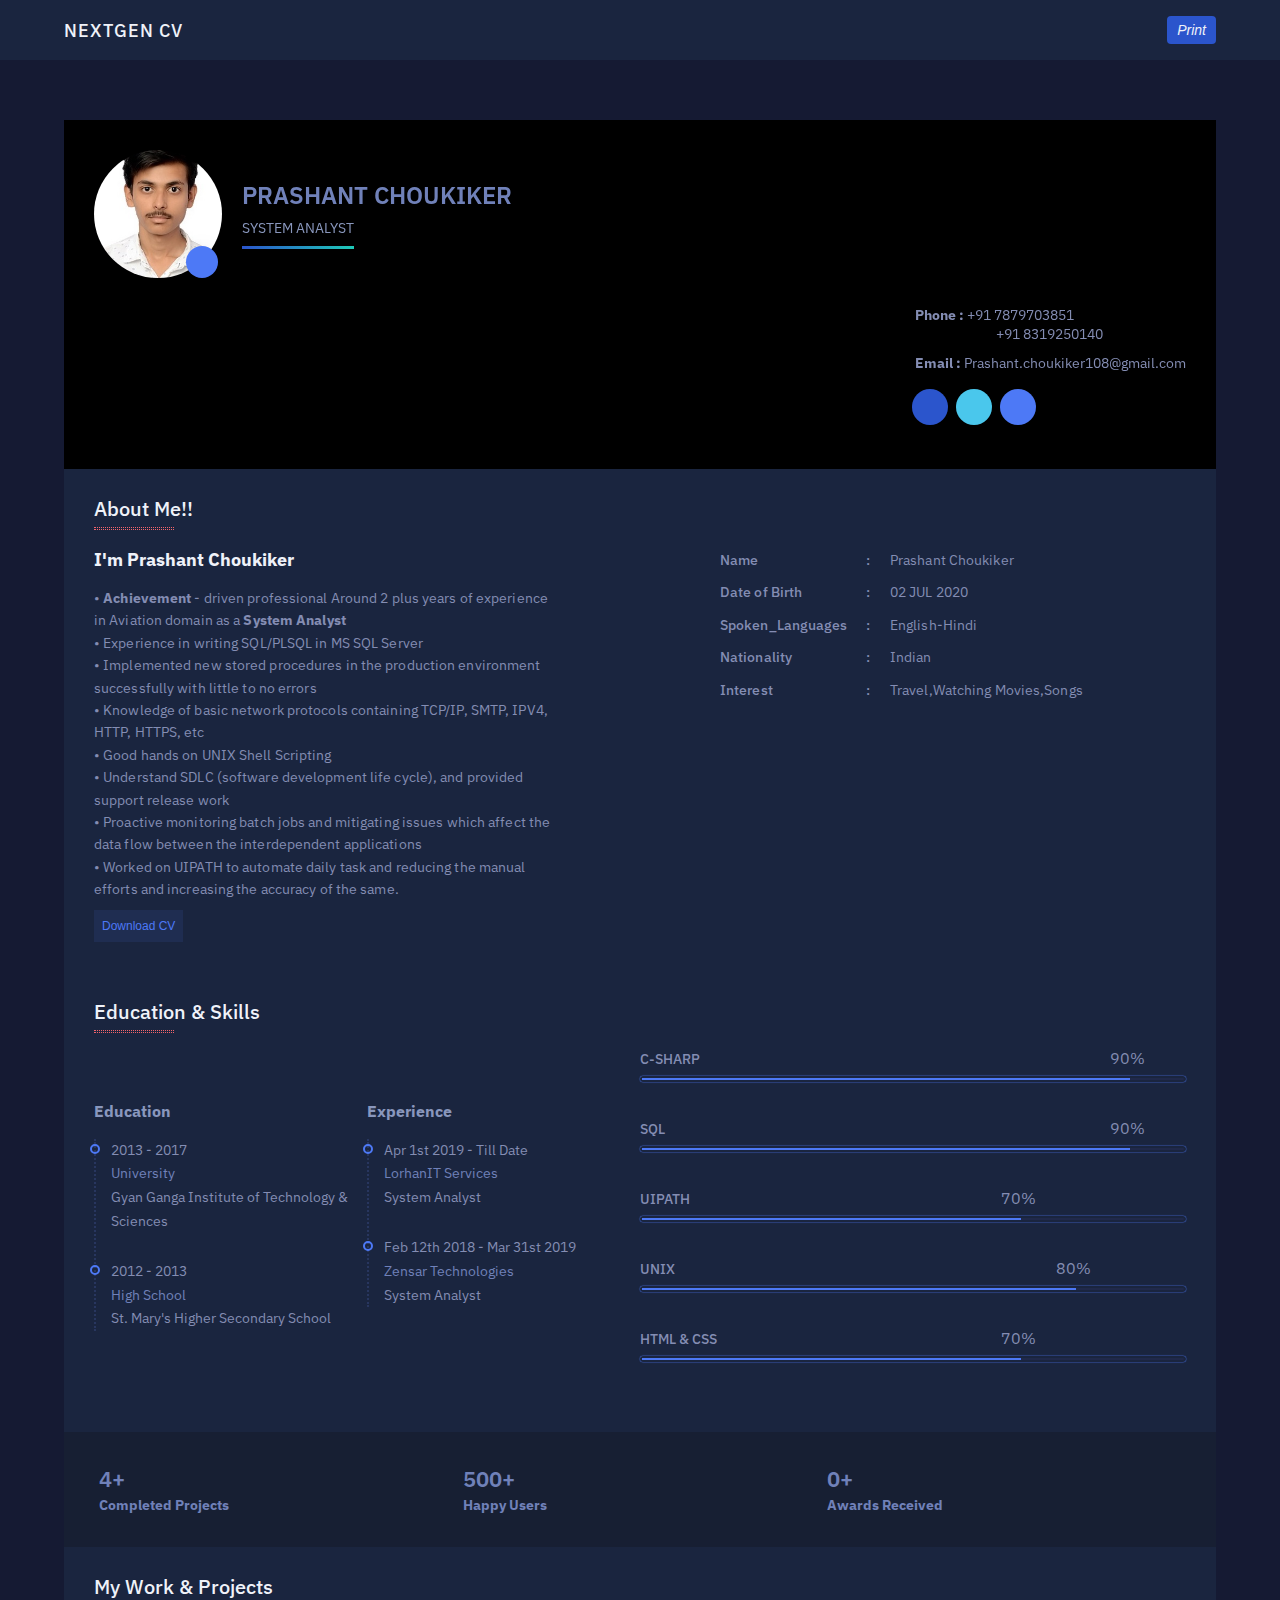
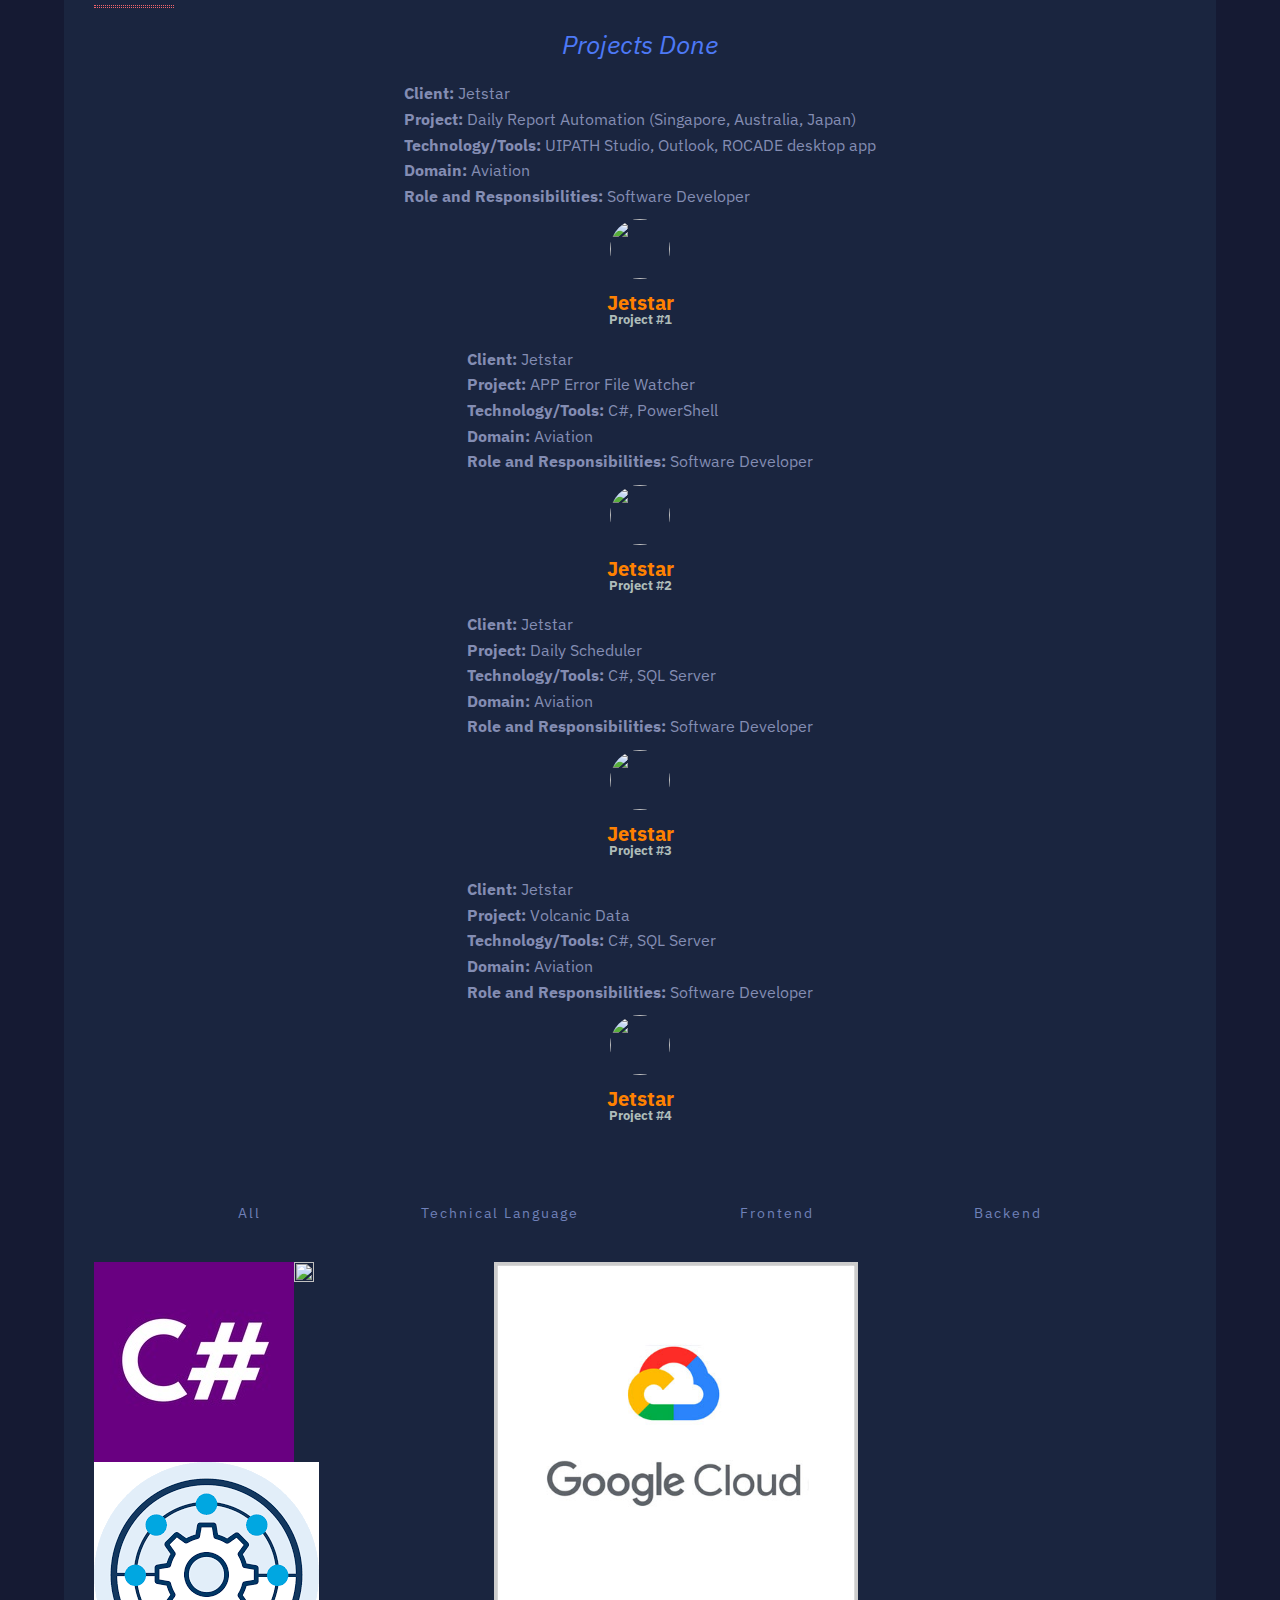
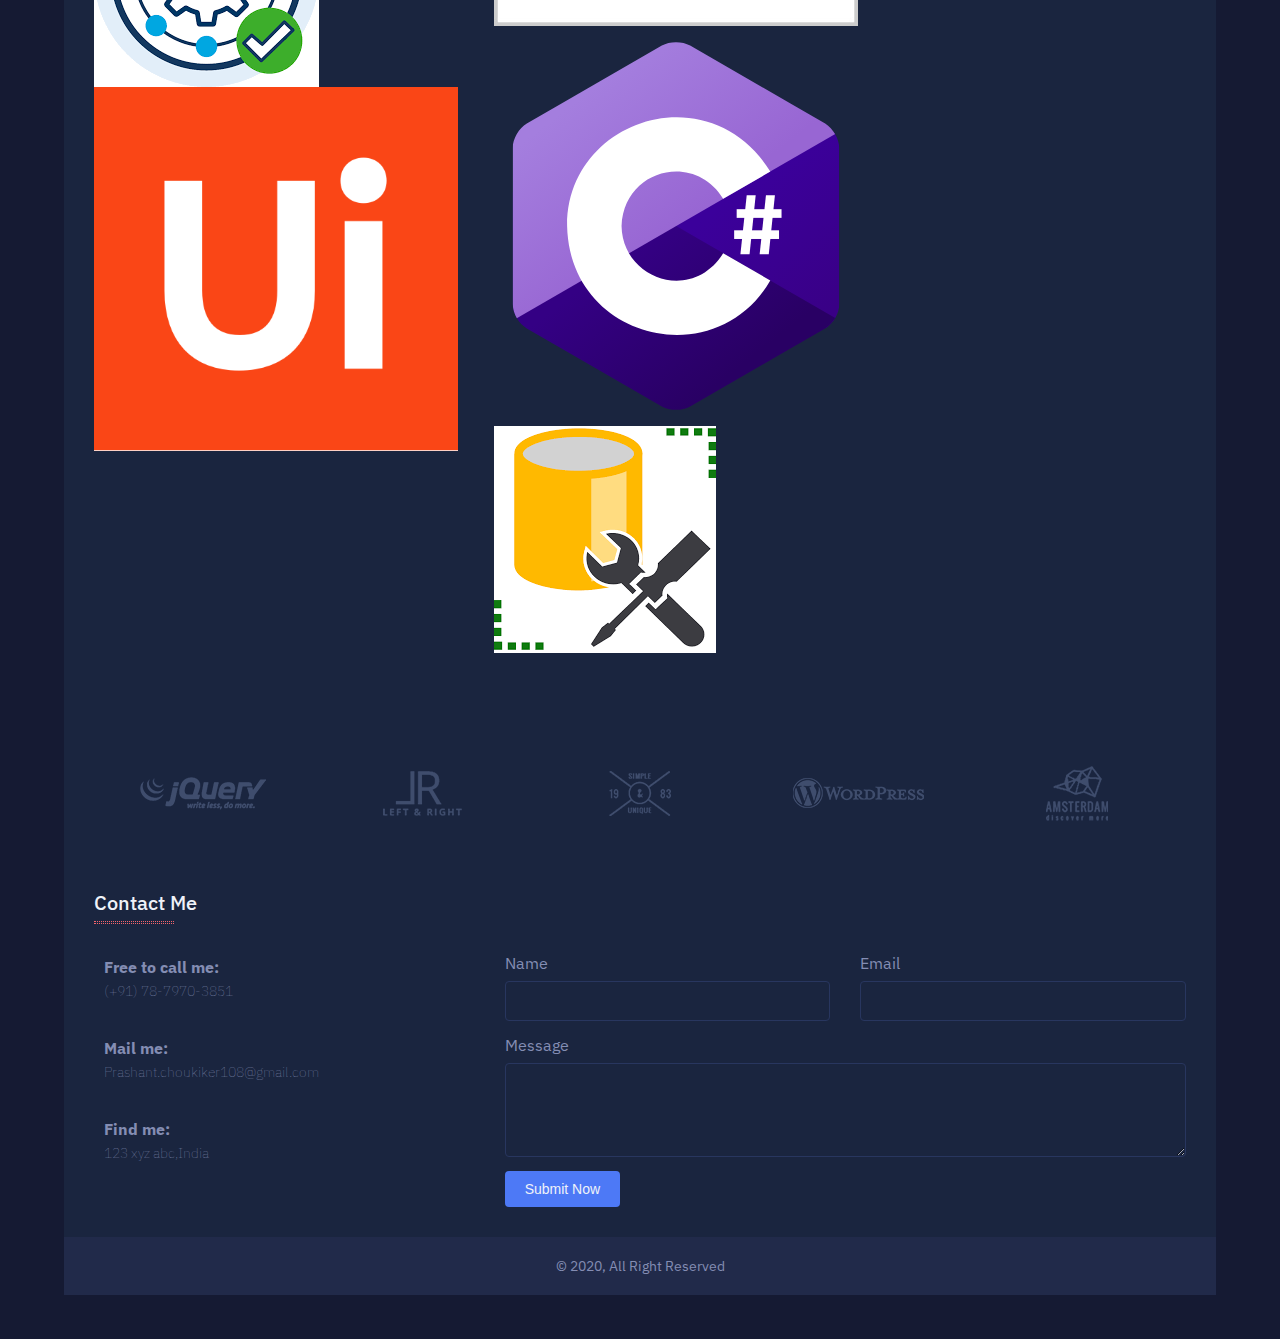
==== commit c336cafd: "New_Files" ====
--- a/index.html
+++ b/index.html
@@ -311,51 +311,51 @@
 				<div class="tabs">
 					<ul>
 						<li><a href="#" data-filter="*">All</a></li>
-						<li><a href="#" data-filter=".design">UI/UX Design</a></li>
+						<li><a href="#" data-filter=".design">Technical Language</a></li>
 						<li><a href="#" data-filter=".frontend">Frontend</a></li>
 						<li><a href="#" data-filter=".backend">Backend</a></li>
 					</ul>
 				</div>
 				<div class="portfolio_wrapper">
 					<div class="item design">
-						<a class="magnify" href="./images/5.jpg" title="Apple">
-							<img src="./images/1.jpg" alt="">
+						<a class="magnify" href="./gallery/csharp1.jpg" title="csharp">
+							<img src="./gallery/csharp1.jpg" alt="">
 						</a>
 					</div>
 
 					<div class="item frontend">
-						<a class="magnify" href="./images/5.jpg" title="Pie">
-							<img src="./images/2.jpg" alt="">
+						<a class="magnify" href="./gallery/database.jpg" title="DB">
+							<img src="./gallery/database.jpg" alt="">
 						</a>
 					</div>
 
 					<div class="item backend">
-						<a class="magnify" href="./images/5.jpg" title="Nokia">
-							<img src="./images/3.jpg" alt="">
+						<a class="magnify" href="./gallery/cloud.jpg" title="google">
+							<img src="./gallery/cloud.jpg" alt="">
 						</a>
 					</div>
 
 					<div class="item design">
-						<a class="magnify" href="./images/5.jpg" title="Motorola">
-							<img src="./images/4.jpg" alt="">
+						<a class="magnify" href="./gallery/system.png" title="System">
+							<img src="./gallery/system.png" alt="">
 						</a>
 					</div>
 
 					<div class="item design">
-						<a class="magnify" href="./images/5.jpg" title="OnePlus">
-							<img src="./images/5.jpg" alt="">
+						<a class="magnify" href="./gallery/C_Sharp_logo.svg" title="C_Sharp">
+							<img src="./gallery/C_Sharp_logo.svg" alt="">
 						</a>
 					</div>
 
 					<div class="item backend">
-						<a class="magnify" href="./images/6.jpg" title="Boat">
-							<img src="./images/6.jpg" alt="">
+						<a class="magnify" href="./gallery/uipath.png" title="UIPATH">
+							<img src="./gallery/uipath.png" alt="">
 						</a>
 					</div>
 
 					<div class="item backend">
-						<a class="magnify" href="./images/3.jpg" title="Micromax">
-							<img src="./images/3.jpg" alt="">
+						<a class="magnify" href="./gallery/ssms.png" title="SSMS">
+							<img src="./gallery/ssms.png" alt="">
 						</a>
 					</div>
 
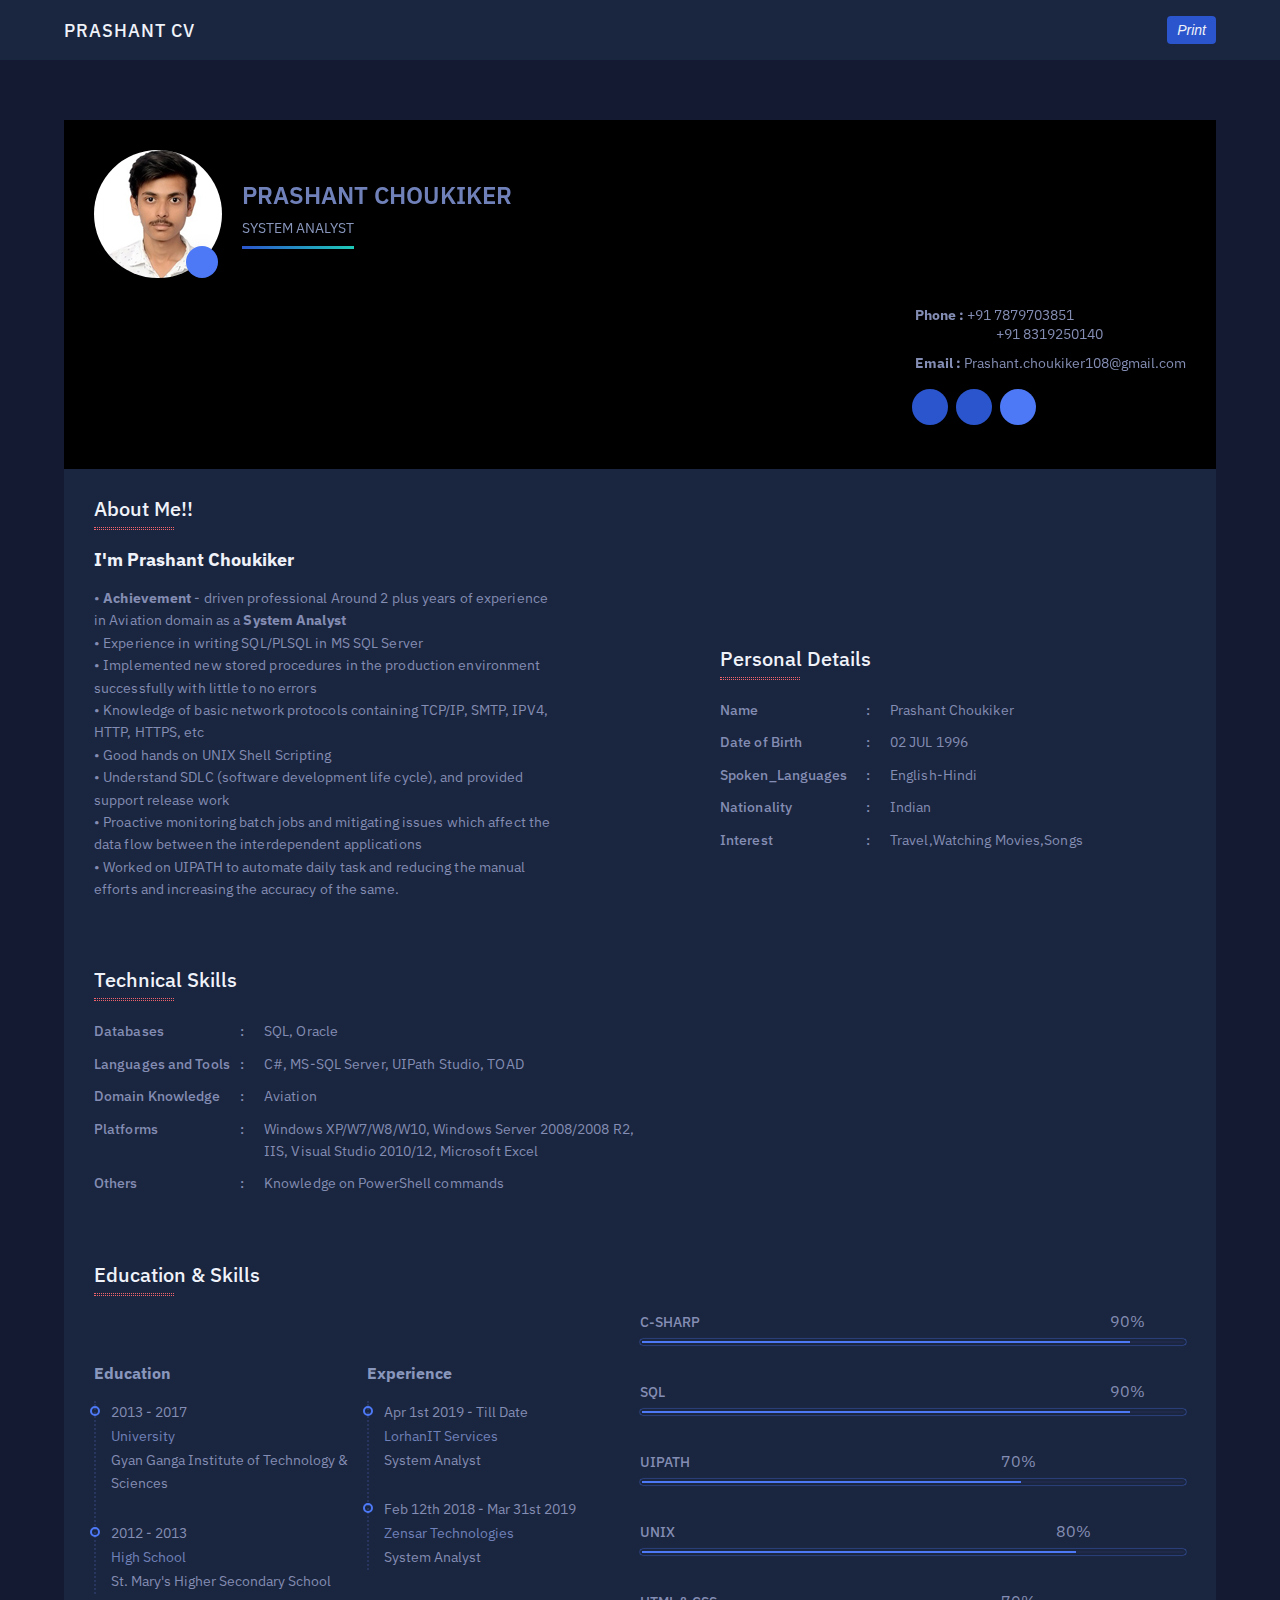
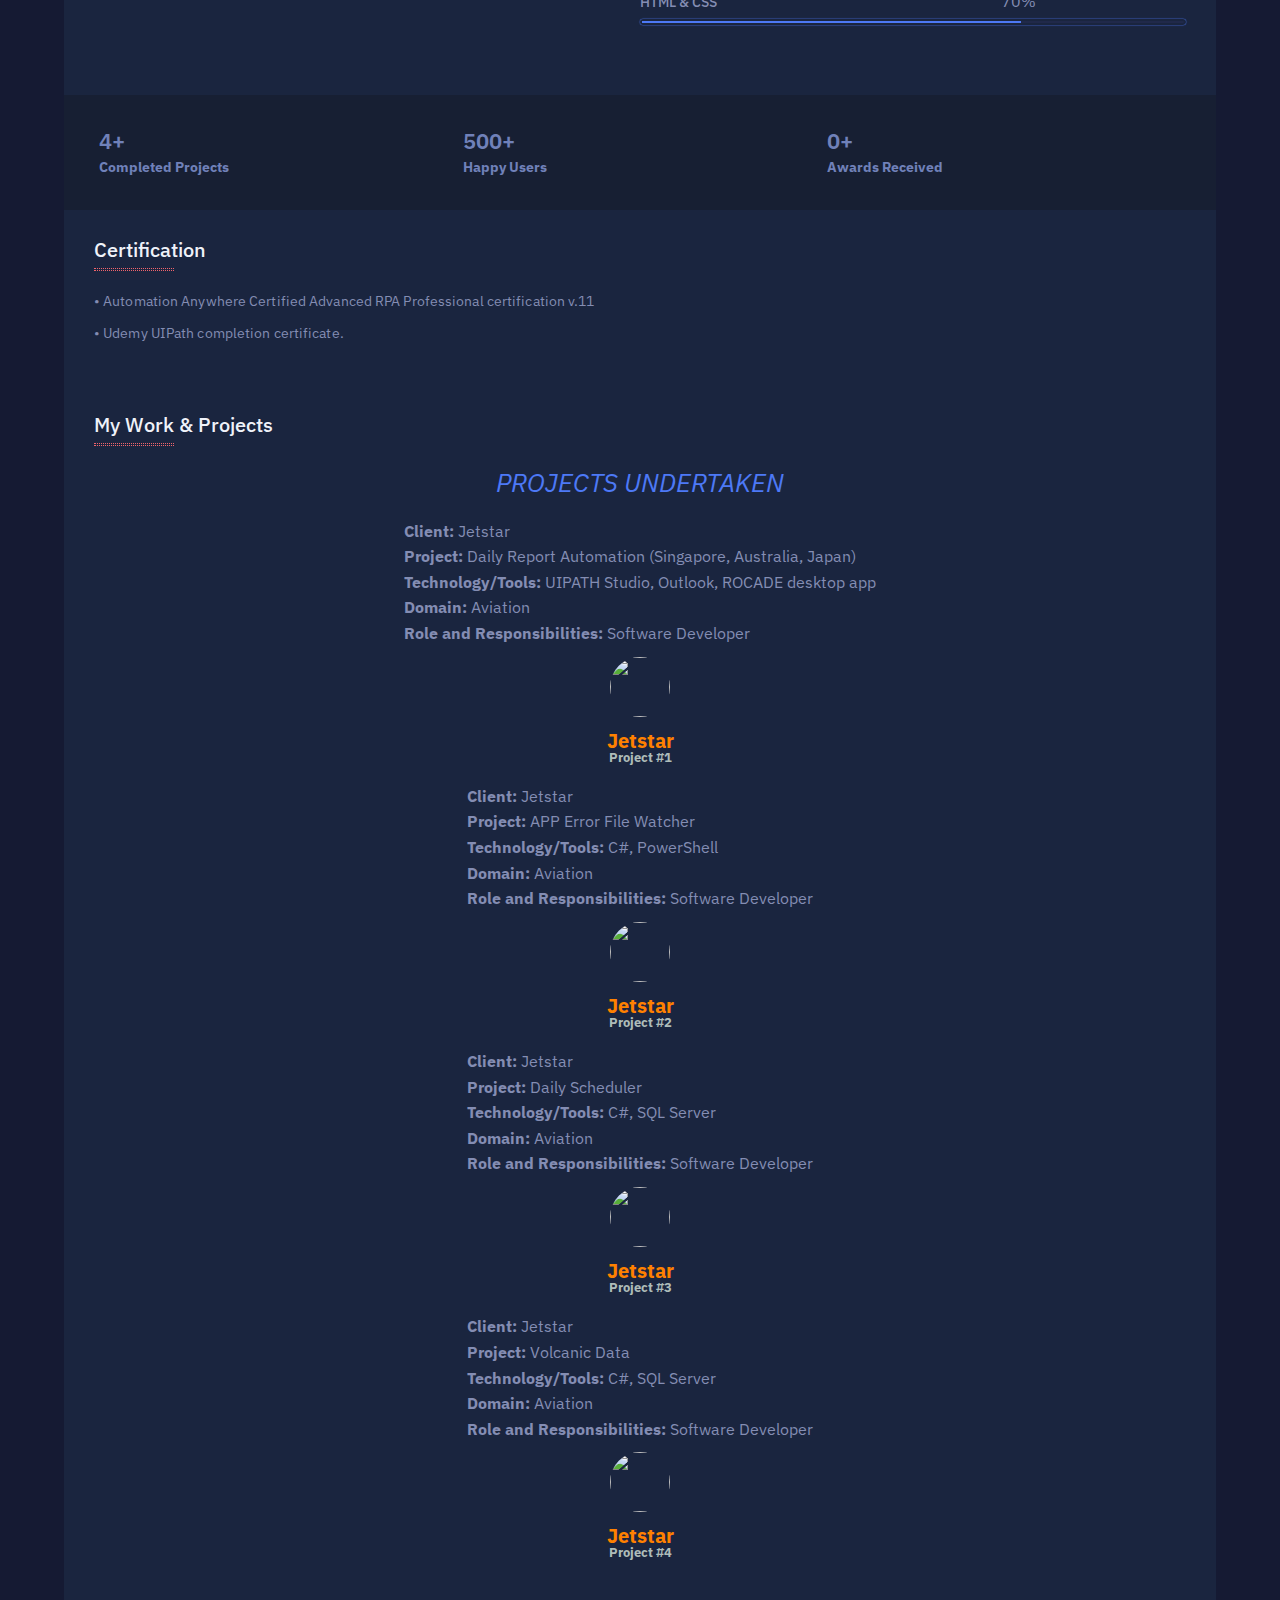
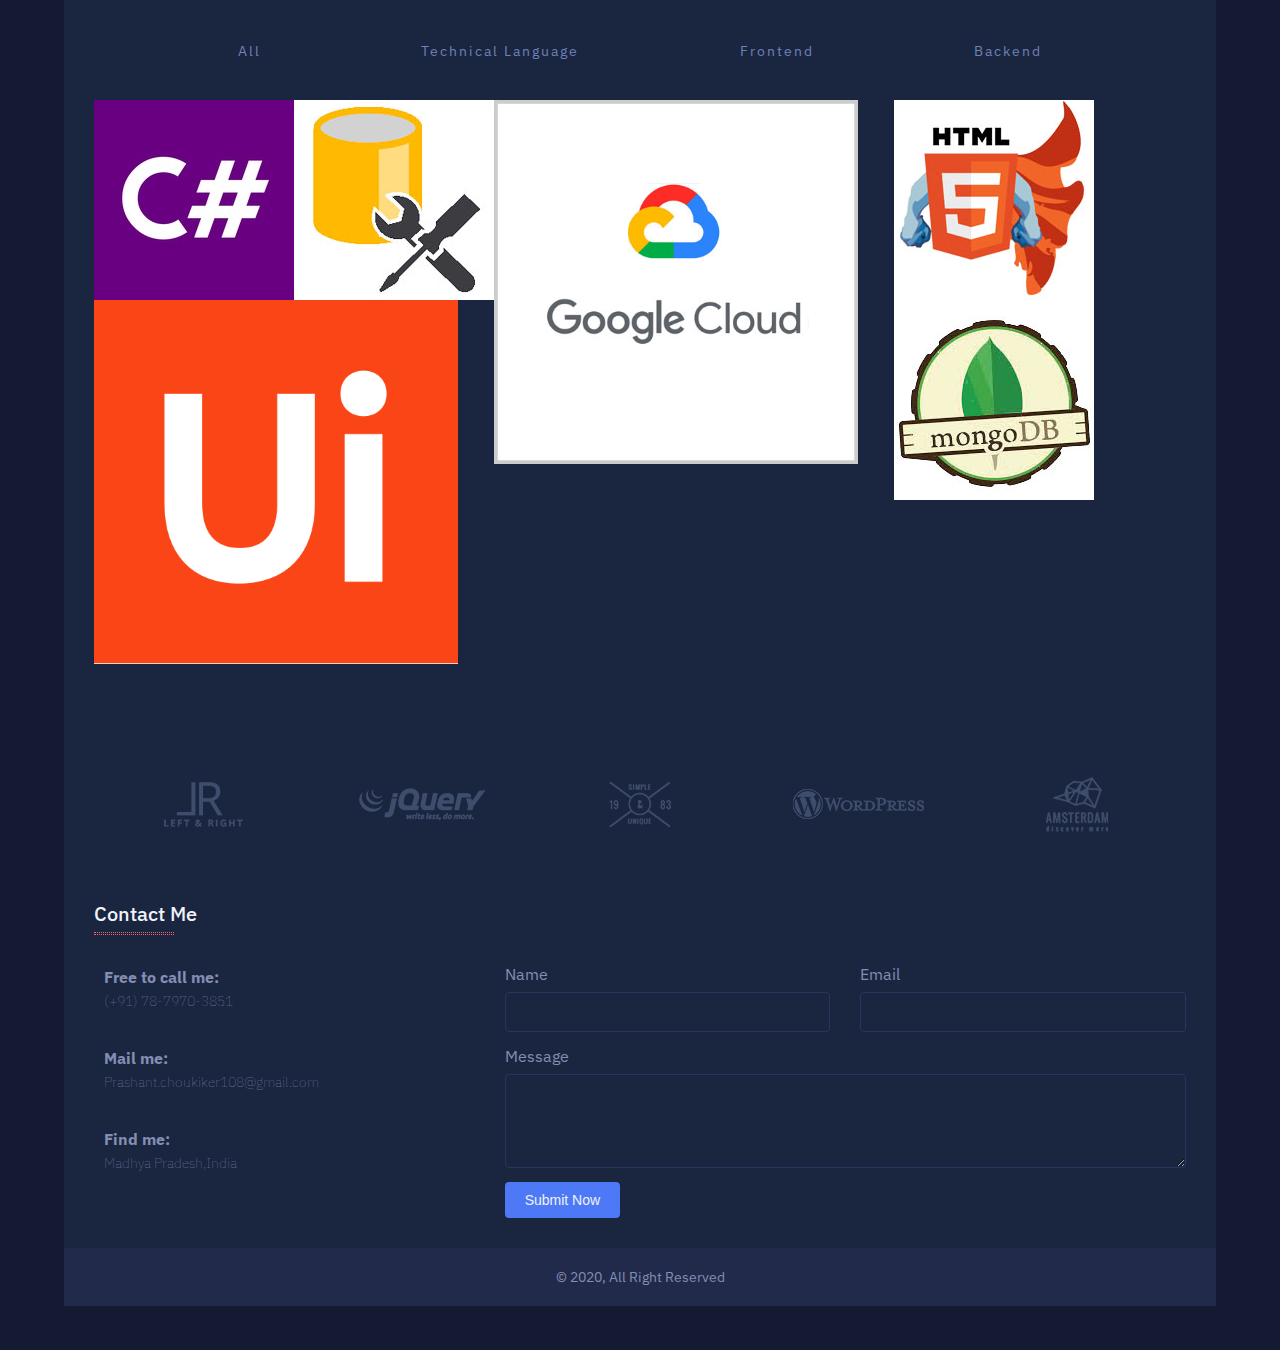
==== commit 811f59c2: "Updated_30072020" ====
--- a/index.html
+++ b/index.html
@@ -18,7 +18,7 @@
 		<div class="container inner">
 			<div class="logo">
 				<i class="uil uil-cell"></i>
-				NEXTGEN CV
+				PRASHANT CV
 			</div>
 			<div>
 				<button>
@@ -37,7 +37,7 @@
 	<section class="profile" id=profile_ripple>
 		<div class="left">
 			<div class="avatar_block">
-				<img src="./images/prashant.jpg">
+				<img src="./images/mypassport.jpg">
 				<span>
 					<i class="uil uil-comment-dots"></i>
 				</span>
@@ -69,17 +69,17 @@
 			<ul class="socials">
 				<li>
 					<a href="#">
-						<i class="uil uil-facebook"></i>
+						<i class="uil uil-facebook" title="Facebook"></i>
 					</a>
 				</li>
 				<li>
-					<a href="#">
-						<i class="uil uil-twitter"></i>
+					<a href="https://certificates.automationanywhere.com/2cf42f62-8185-433d-8f12-326e8d5ab07e">
+						<i class="uil uil-book" title="Automation Anywhere"></i>
 					</a>
 				</li>
 				<li>
 					<a href="https://www.linkedin.com/in/prashant-choukiker-846438118/">
-						<i class="uil uil-linkedin"></i>
+						<i class="uil uil-linkedin" title="Linkedin"></i>
 					</a>
 				</li>
 			</ul>
@@ -102,17 +102,18 @@
 • Proactive monitoring batch jobs and mitigating issues which affect the data flow between the interdependent applications<br/>
 • Worked on UIPATH to automate daily task and reducing the manual efforts and increasing the accuracy of the same.</p>
 				<a href="C:\Users\prashant.choukiker\Desktop\Prashant Choukiker Resume 170620.pdf">
-					<button type="button">Download CV</button>
+					<!-- <button type="button">Download CV</button> -->
 				</a>
 			</div>
 			<div class="right">
+				<h1 class="section_heading">Personal Details</h1>
 				<p>
 					<span>Name</span>
 					<span>Prashant Choukiker</span>
 				</p>
 				<p>
 					<span>Date of Birth</span>
-					<span>02 JUL 2020</span>
+					<span>02 JUL 1996</span>
 				</p>
 				<p>
 					<span>Spoken_Languages </span>
@@ -130,6 +131,38 @@
 		</div>
 	</section>
 
+
+
+	<!-- SECTION FOR SKILL DESCRIPTION DETAILED -->
+	<section class="skill-detail">
+		<h1 class="section_heading">Technical Skills</h1>
+			<div class="content">
+				<div class="right">
+					<p>
+						<span>Databases</span>
+						<span>SQL, Oracle</span>
+					</p>
+					<p>
+						<span>Languages and Tools </span>
+						<span>C#, MS-SQL Server, UIPath Studio, TOAD </span>
+					</p>
+					<p>
+						<span>Domain Knowledge</span>
+						<span>Aviation</span>
+					</p>
+					<p>
+						<span>Platforms</span>
+						<span>Windows XP/W7/W8/W10, Windows Server 2008/2008 R2,<br/> IIS, Visual Studio 	2010/12, Microsoft Excel</span>
+					</p>
+					<p>
+						<span>Others</span>
+						<span>Knowledge on PowerShell commands</span>
+					</p>
+				</div>
+			</div>
+	</section>
+
+
 	<!-- SKILSS SECTION START -->
 	<section class="skills">
 		<h1 class="section_heading">Education & Skills</h1>
@@ -252,13 +285,30 @@
 	</section>
 
 
+
+	<!-- SECTION FOR CERTIFICATION DONE -->
+	<section class="certification-detail">
+		<h1 class="section_heading">Certification</h1>
+			<div class="content">
+				<div class="right">
+					<p>
+						• Automation Anywhere Certified Advanced RPA Professional certification v.11 
+					</p>
+					<p>
+						• Udemy UIPath completion certificate.
+					</p>					
+				</div>
+			</div>
+	</section>
+
+
 	<!-- SECTION START OF WORK AND REVIEW -->
 	<section class="work">
 		<h1 class="section_heading">My Work & Projects</h1>
 
 		<div class="wrapper">
 			<div class="slider_wrapper">
-				<div class="icon_wrap"><i class="uil uil-feedback">Projects Done</i></div>
+				<div class="icon_wrap"><i class="uil uil-feedback">PROJECTS UNDERTAKEN</i></div>
 
 				<div class="slider">
 					<div class="slide">
@@ -323,9 +373,9 @@
 						</a>
 					</div>
 
-					<div class="item frontend">
-						<a class="magnify" href="./gallery/database.jpg" title="DB">
-							<img src="./gallery/database.jpg" alt="">
+					<div class="item backend">
+						<a class="magnify" href="./gallery/SQL.jpg" title="DB">
+							<img src="./gallery/SQL.jpg" alt="">
 						</a>
 					</div>
 
@@ -335,27 +385,33 @@
 						</a>
 					</div>
 
-					<div class="item design">
+					<!-- <div class="item design">
 						<a class="magnify" href="./gallery/system.png" title="System">
 							<img src="./gallery/system.png" alt="">
 						</a>
-					</div>
-
-					<div class="item design">
+					</div> -->
+
+					<!-- <div class="item design">
 						<a class="magnify" href="./gallery/C_Sharp_logo.svg" title="C_Sharp">
 							<img src="./gallery/C_Sharp_logo.svg" alt="">
 						</a>
 					</div>
-
-					<div class="item backend">
+ -->
+					<div class="item frontend">
 						<a class="magnify" href="./gallery/uipath.png" title="UIPATH">
 							<img src="./gallery/uipath.png" alt="">
 						</a>
 					</div>
 
+					<div class="item frontend">
+						<a class="magnify" href="./gallery/html.jpg" title="Html">
+							<img src="./gallery/html.jpg" alt="">
+						</a>
+					</div>
+
 					<div class="item backend">
-						<a class="magnify" href="./gallery/ssms.png" title="SSMS">
-							<img src="./gallery/ssms.png" alt="">
+						<a class="magnify" href="./gallery/mongo.jpg" title="Mongo">
+							<img src="./gallery/mongo.jpg" alt="">
 						</a>
 					</div>
 
@@ -368,8 +424,8 @@
 	<!-- SECTION PARTNERS START -->
 	<section class="partners">
 		<div class="brands_wrapper">
+			<img src="./images/jr.png">
 			<img src="./images/jquery.png">
-			<img src="./images/jr.png">
 			<img src="./images/unique.png">
 			<img src="./images/wp.png">
 			<img src="./images/am.png">
@@ -402,7 +458,7 @@
 				<div><i class="uil uil-map-marker"></i></div>
 				<div>
 					<h4>Find me:</h4>
-					<span>123 xyz abc,India</span>
+					<span>Madhya Pradesh,India</span>
 				</div>
 			</div>
 		</div>
--- a/css/style.css
+++ b/css/style.css
@@ -4,7 +4,6 @@
 /*COLORS*/
 :root{
 	--primary :#1a253f;
-	/*--primary :#141d32;*/
 	--dark:#151A33;
 	--secondary:#2b55cc;
 	--info:#4d79f6;
@@ -39,12 +38,12 @@
 	padding-bottom: 4rem;
 }
 
-#particles-js{
+/*#particles-js{
 	position: fixed;
 	width: 100%;
 	height: 100%;
 	z-index: 10;
-}
+}*/
 
 h1,h2,h3,h4,h5,h6{
 	margin: 0;
@@ -92,7 +91,7 @@
 
 /*SECTION PROFILE*/
 section.profile{
-	background: var(--black);
+	background: var(--black); /*For changing the BC of water effects*/
 	display: flex;
 	align-items: center;
 	padding: 3rem;
@@ -197,7 +196,7 @@
 	background: var(--secondary);
 }
 section.profile .right ul.socials li:nth-child(2) a{
-	background: var(--twitter);
+	background: var(--secondary);
 }
 section.profile .right ul.socials li:nth-child(3) a{
 	background: var(--info);
@@ -293,6 +292,38 @@
 	top: 0;
 }
 
+section.about .content .right{
+	padding-top: 100px;
+}
+
+
+/*SECTION FOR TECNICAL SKILLS DETAILS CSS STYLE*/
+section.skill-detail .content .right p{
+	line-height: 1.6;
+	font-size: 14px;
+	color: var(--ternary);
+	letter-spacing: 0.1px;
+	margin-bottom: 1rem;
+}
+
+section.skill-detail .content .right p span:nth-child(1){
+	width: 150px;
+	float: left;
+	font-weight: 500;
+	padding-right: 10px;
+	display: block;
+	position: relative;	
+}
+section.skill-detail .content .right p span:nth-child(2){
+	padding-left: 170px;
+	display: block;
+}
+section.skill-detail .content .right p span:nth-child(1):after{
+	content: ':';
+	position: absolute;
+	right: 0;
+	top: 0;
+}
 
 /*SKILLS AND EXPERIENCE SECTION STYLE*/
 section.skills .content{
@@ -426,6 +457,16 @@
 	color: var(--fade);	
 }
 
+/*SECTION FOR CERTIFICATION DONE CSS STYLE*/
+
+section.certification-detail .content .right p{
+	line-height: 1.6;
+	font-size: 14px;
+	color: var(--ternary);
+	letter-spacing: 0.1px;
+	margin-bottom: 1rem;
+}
+
 
 /*WORK SECTION STYLE CSS*/
 
@@ -527,6 +568,7 @@
 	align-items: center;
 	justify-content: space-around;
 }
+
 
 
 /*SECTION CONTACT CSS STYLE START*/
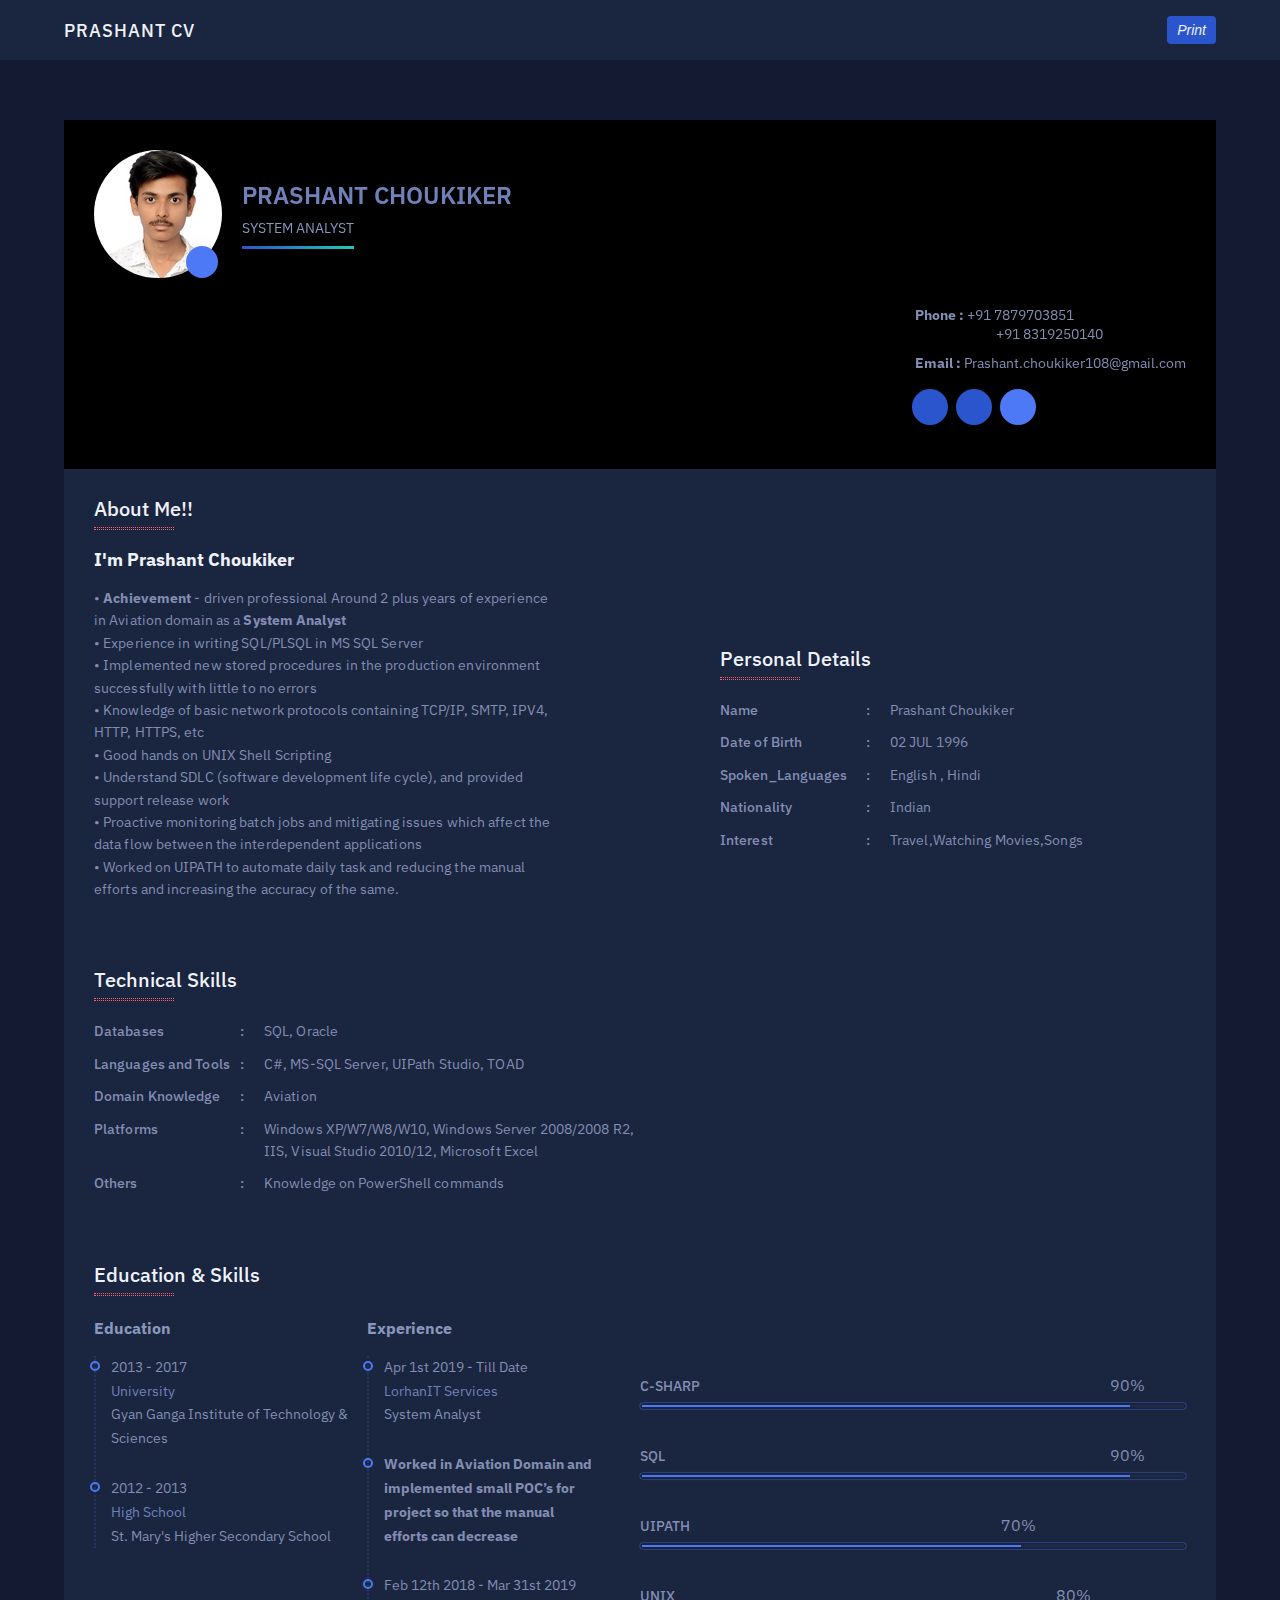
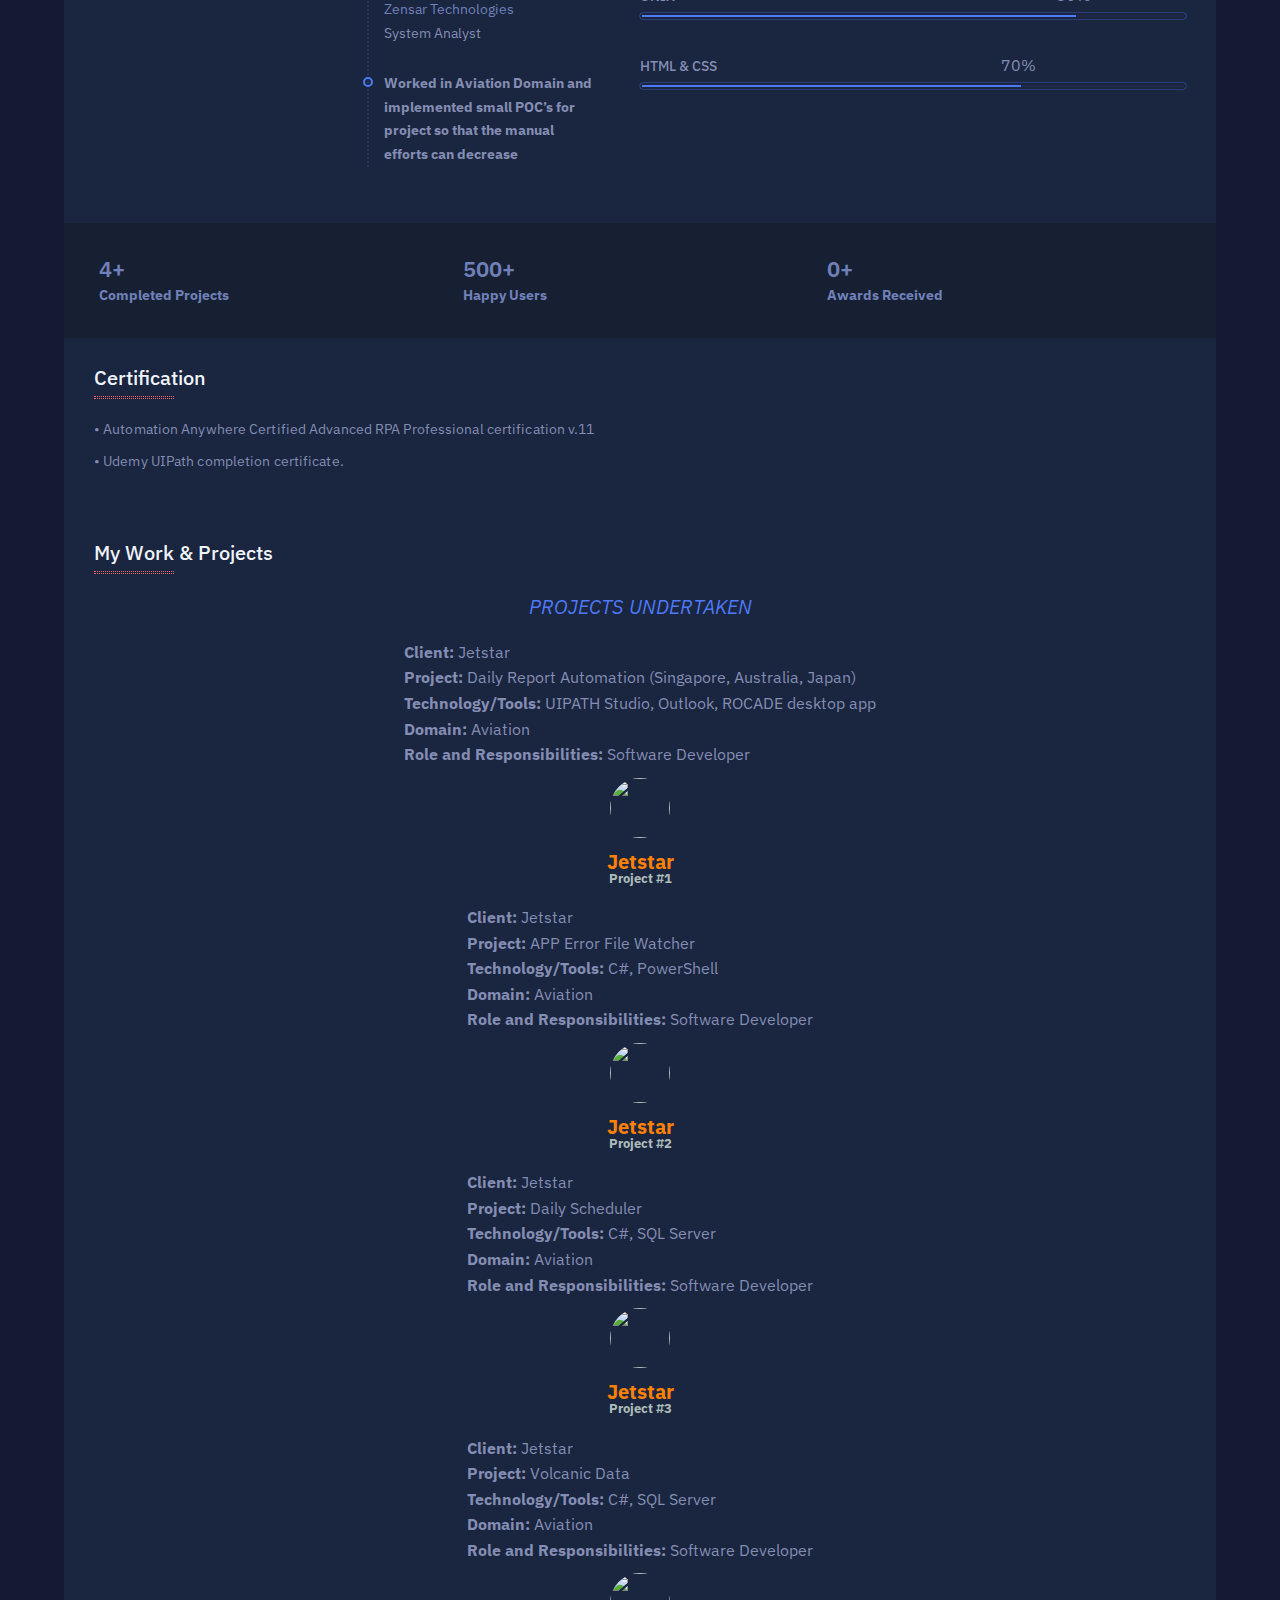
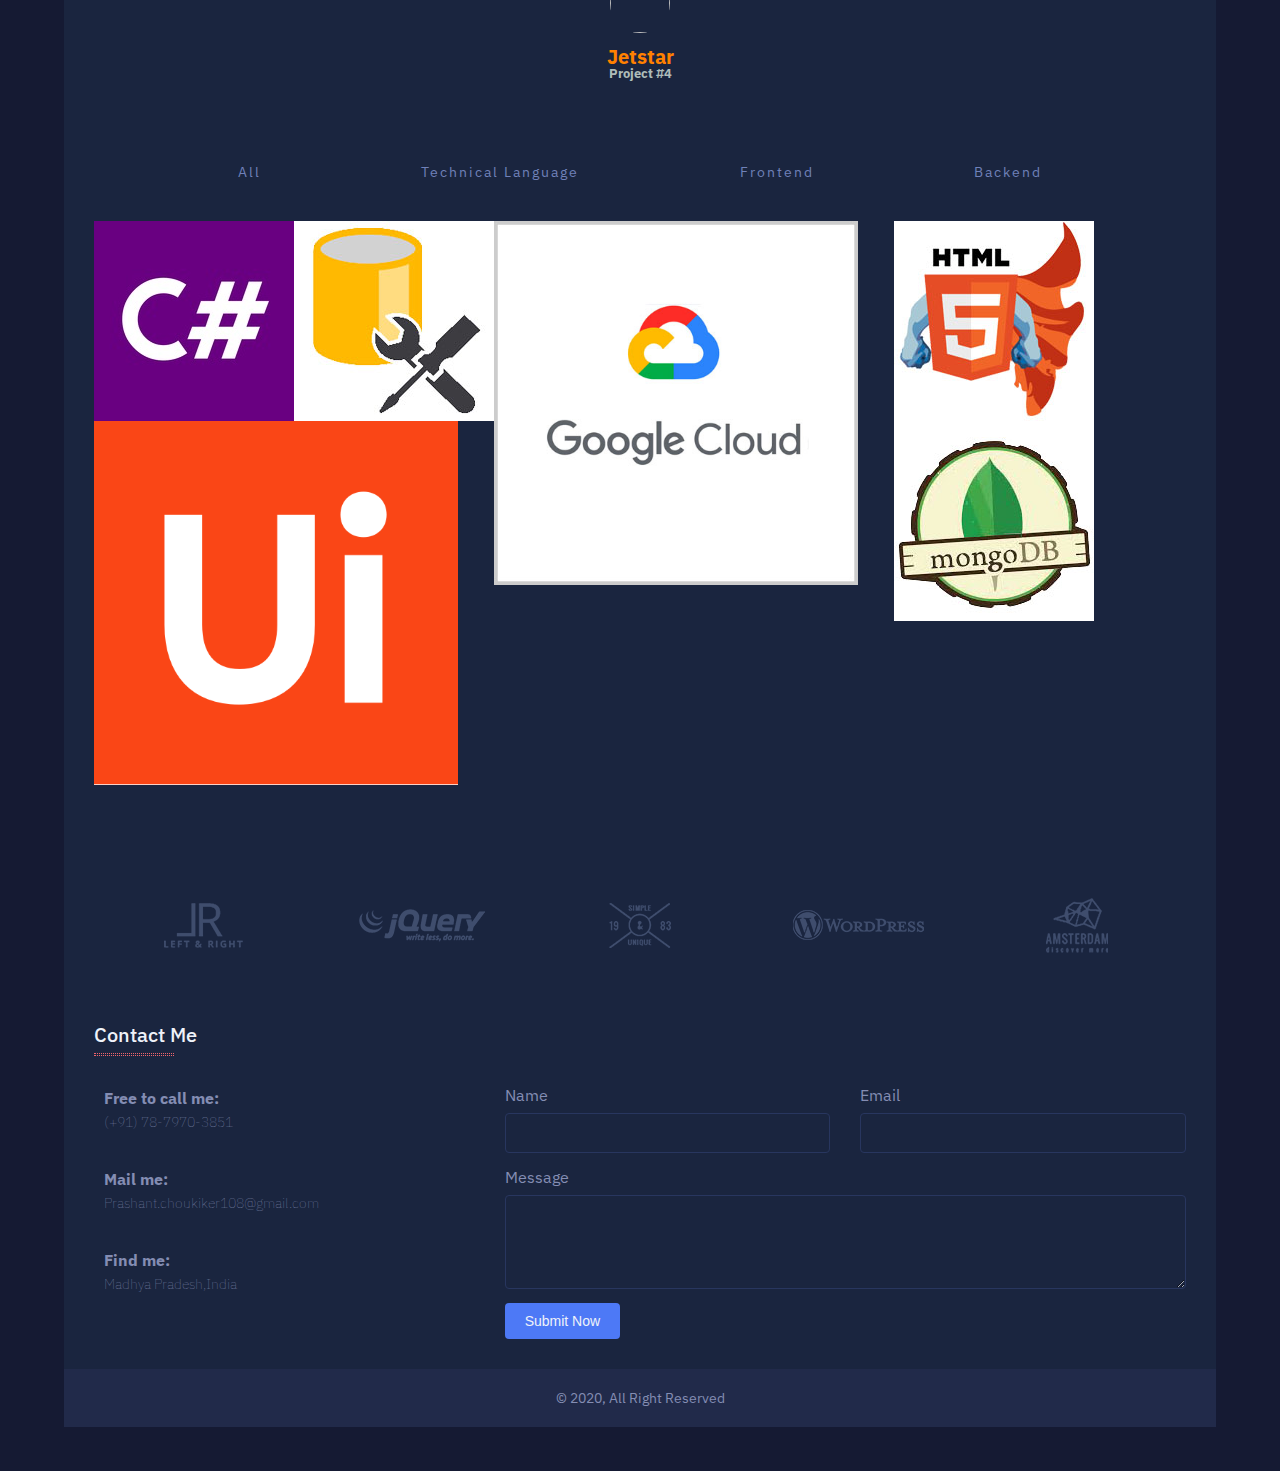
==== commit 7a9df59b: "New Sept" ====
--- a/index.html
+++ b/index.html
@@ -7,7 +7,7 @@
 	<link rel="stylesheet" href="./plugins/headline/headline.css">
 	<link rel="stylesheet" href="./plugins/magnify.css">
 	<!-- <link rel="stylesheet" href="./plugins/slick.css"/> -->
-	<link rel="stylesheet" type="text/css" href="http://cdn.jsdelivr.net/npm/slick-carousel@1.8.1/slick/slick.css"/>
+	<link rel="stylesheet" type="text/css" href="https://cdn.jsdelivr.net/npm/slick-carousel@1.8.1/slick/slick.css"/>
 	<link rel="shortcut icon" href="./images/favicon.icon">
 	<link rel="stylesheet" href="./css/style.css">
 	<title>Prashant Choukiker CV</title>
@@ -117,7 +117,7 @@
 				</p>
 				<p>
 					<span>Spoken_Languages </span>
-					<span>English-Hindi</span>
+					<span>English , Hindi</span>
 				</p>
 				<p>
 					<span>Nationality</span>
@@ -197,10 +197,21 @@
 					<p class="center">LorhanIT Services</p>
 					<p>System Analyst</p>
 				</div>
+
+				<div class="item">
+					<p><b>Worked in Aviation Domain and implemented small POC’s for <br/>
+					project so that the manual <br/>efforts can decrease</b></p>
+				</div>
+				
 				<div class="item">
 					<p>Feb 12th 2018 - Mar 31st 2019</p>
 					<p class="center">Zensar Technologies</p>
-					<p>System Analyst</p>
+					<p>System Analyst</p>					
+				</div>
+									
+				<div class="item">
+					<p><b>Worked in Aviation Domain and implemented small POC’s for <br/>
+					project so that the manual <br/>efforts can decrease</b></p>
 				</div>
 			</div>
 			</div>
@@ -502,7 +513,7 @@
 <script src="./plugins/isotope.js"></script>
 <script src="./plugins/magnify.js"></script>
 <!-- <script src="./plugins/slick.js"></script> -->
-<script type="text/javascript" src="http://cdn.jsdelivr.net/npm/slick-carousel@1.8.1/slick/slick.min.js"></script>
+<script type="text/javascript" src="https://cdn.jsdelivr.net/npm/slick-carousel@1.8.1/slick/slick.min.js"></script>
 <script src="https://cdnjs.cloudflare.com/ajax/libs/particles.js/2.0.0/particles.min.js"></script>
 <script src="./plugins/particle-script.js"></script>
 <script src="./js/ripples.js"></script>
--- a/css/style.css
+++ b/css/style.css
@@ -523,7 +523,7 @@
 
 section.work .wrapper .slider_wrapper .icon_wrap{
 	color: var(--info);
-	font-size: 26px;
+	font-size: 20px;
 	text-align: center;
 }
 
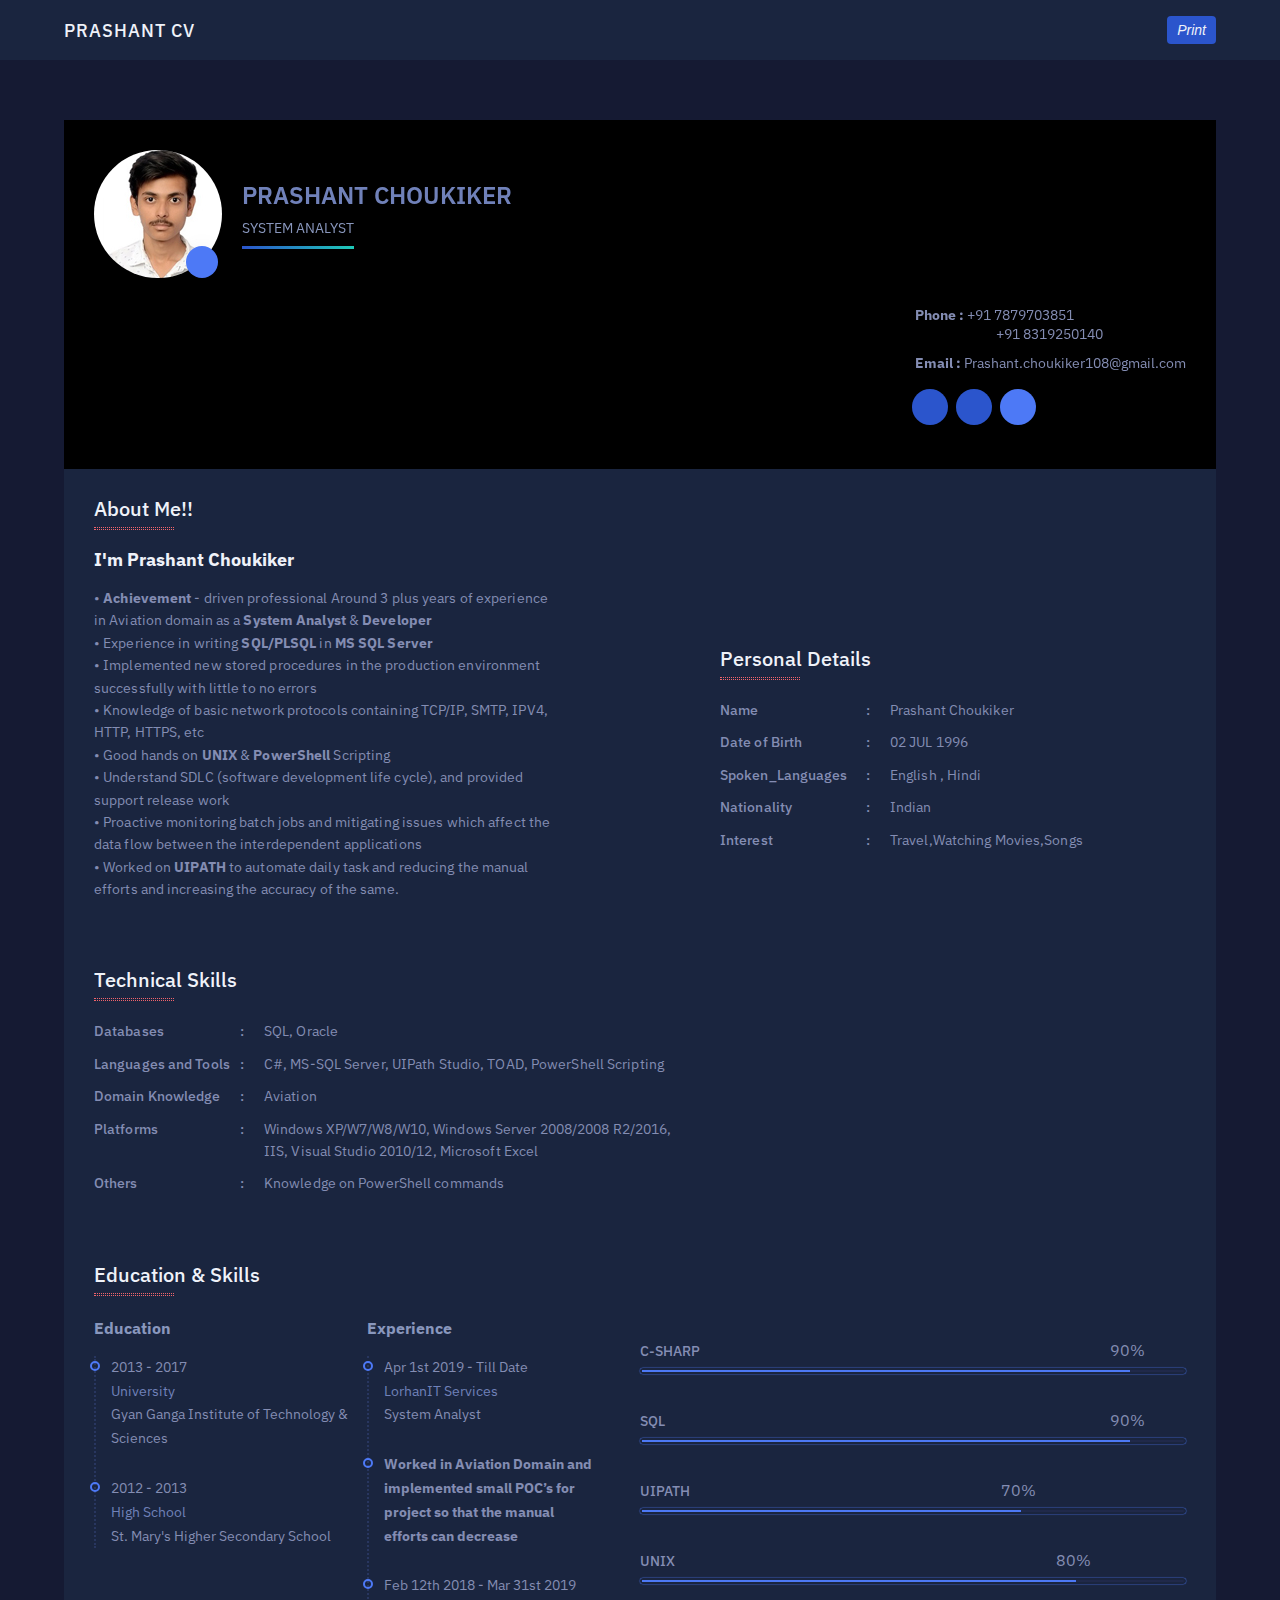
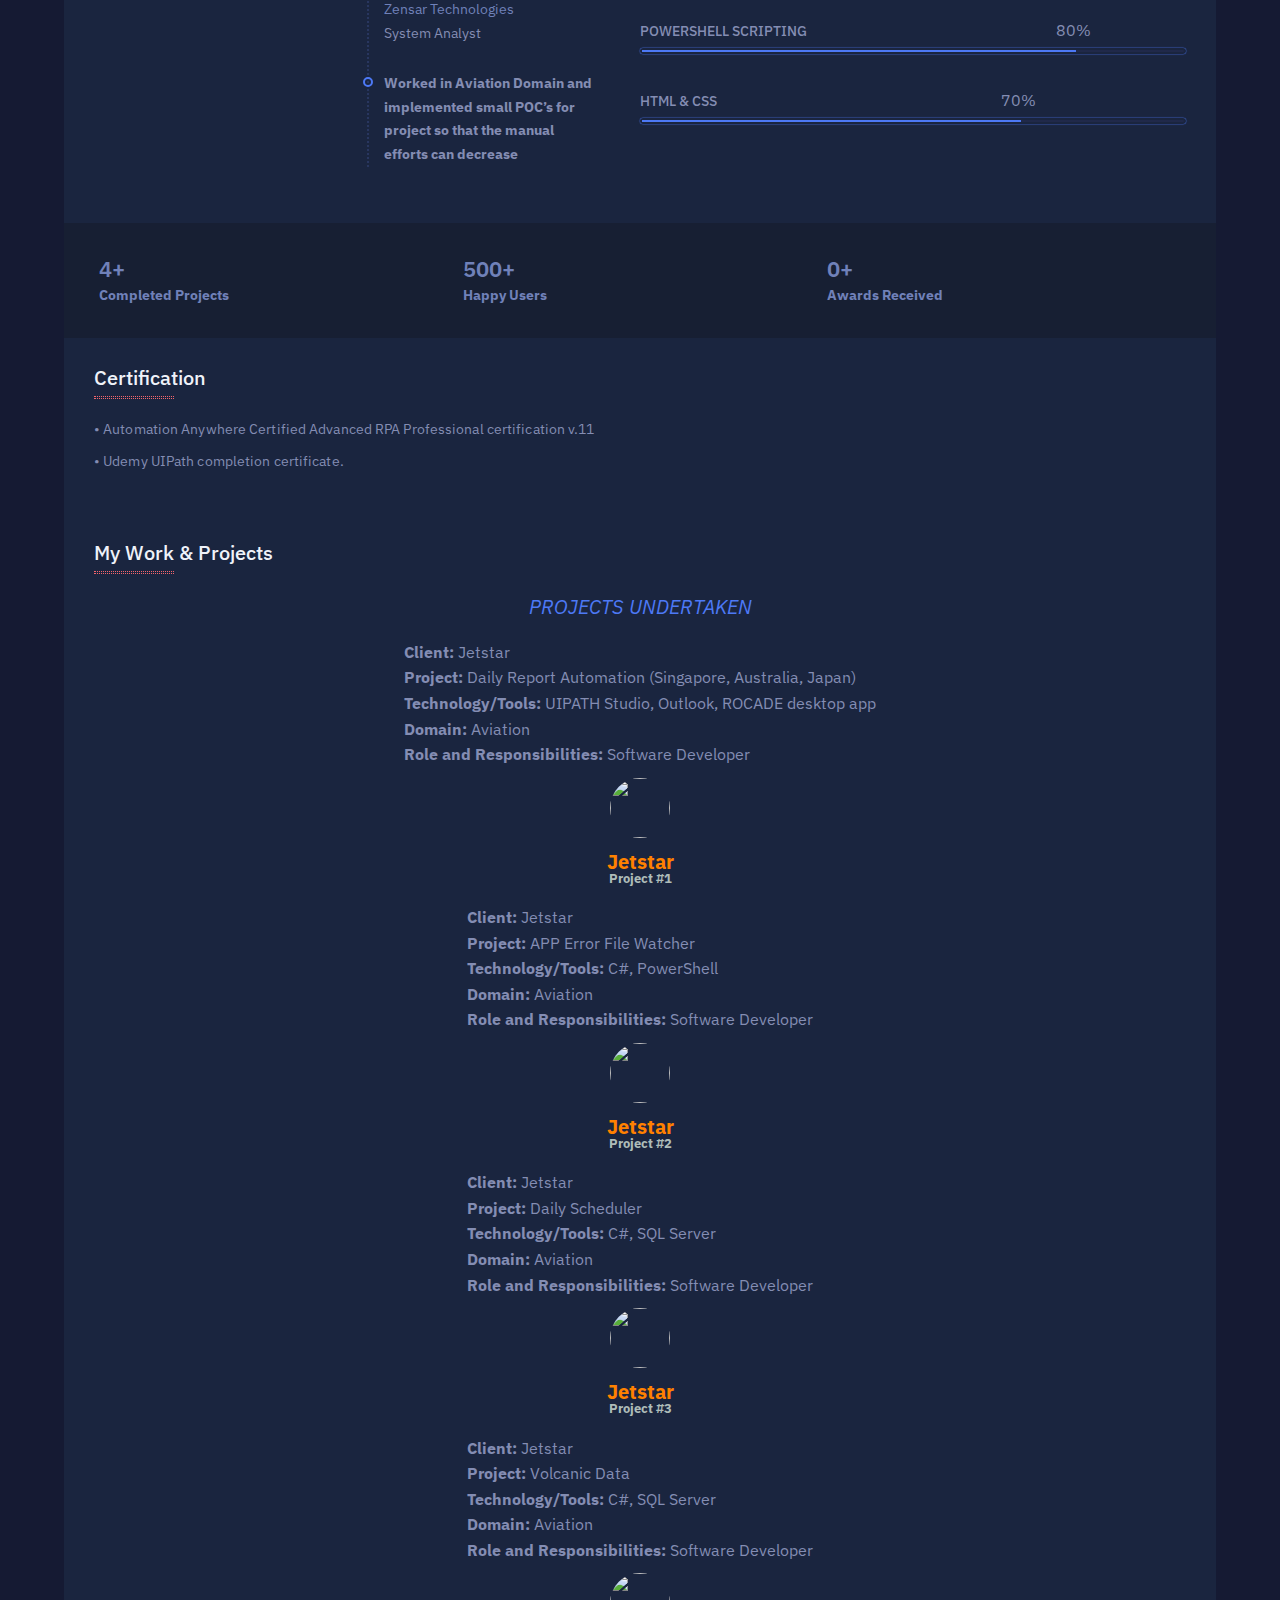
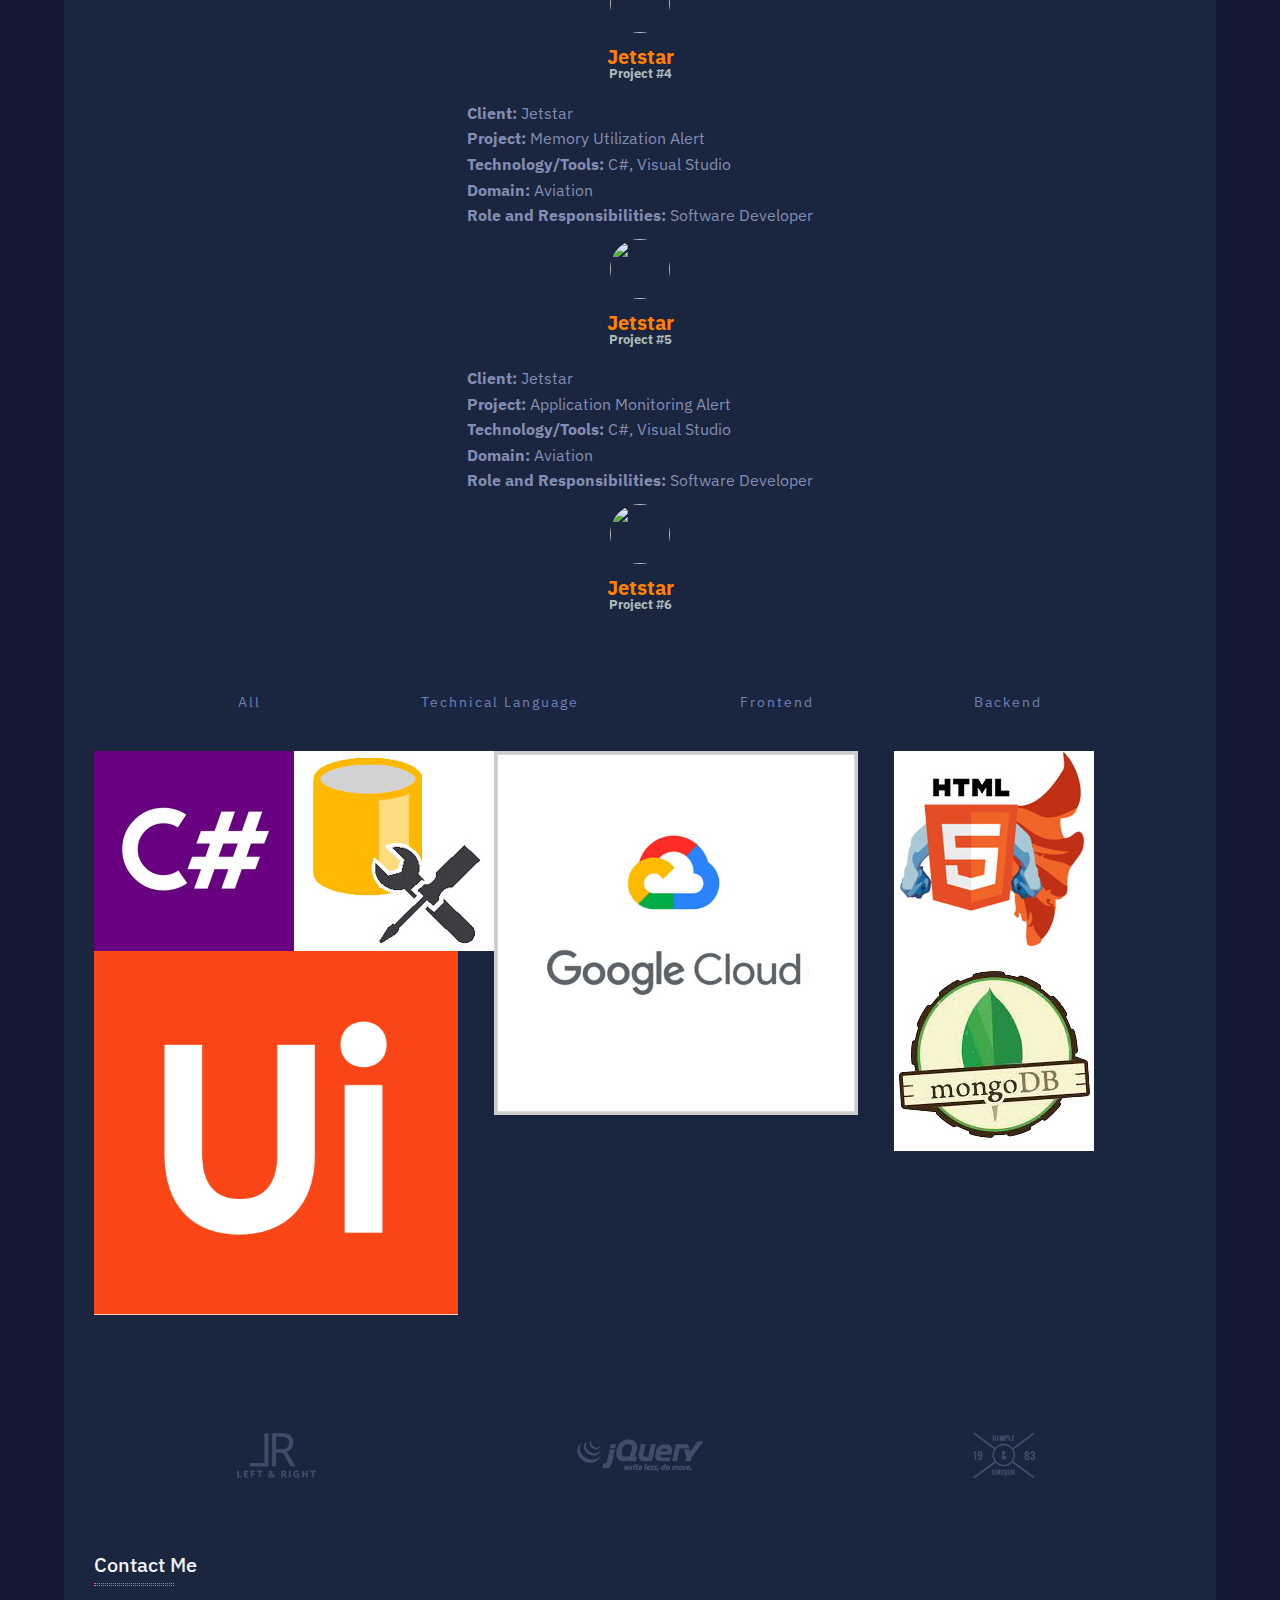
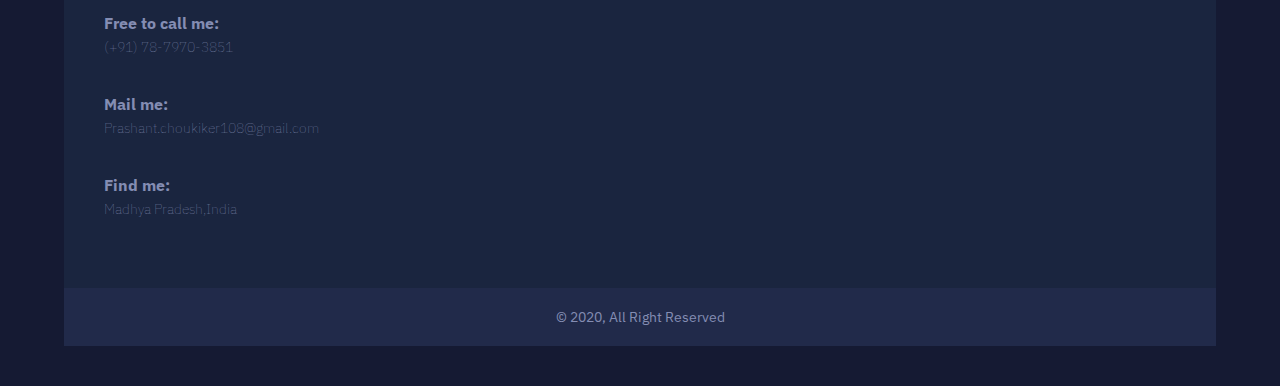
==== commit c73a6087: "Update index.html" ====
--- a/index.html
+++ b/index.html
@@ -82,6 +82,11 @@
 						<i class="uil uil-linkedin" title="Linkedin"></i>
 					</a>
 				</li>
+				<li>
+					<a href="https://www.linkedin.com/in/prashant-choukiker-846438118/">
+						<i class="uil uil-naukri" title="Naukri"></i>
+					</a>
+				</li>
 			</ul>
 		</div>
 	</section>
@@ -93,14 +98,14 @@
 		<div class="content">
 			<div class="left">
 				<h2>I'm Prashant Choukiker</h2>
-				<p>• <b>Achievement</b> - driven professional Around 2 plus years of experience in Aviation domain as a <b>System Analyst</b><br/>
-• Experience in writing SQL/PLSQL in MS SQL Server<br/>
+				<p>• <b>Achievement</b> - driven professional Around 3 plus years of experience in Aviation domain as a <b>System Analyst</b> & <b>Developer</b><br/>
+• Experience in writing <b>SQL/PLSQL</b> in <b>MS SQL Server</b><br/>
 • Implemented new stored procedures in the production environment successfully with little to no errors<br/>
 • Knowledge of basic network protocols containing TCP/IP, SMTP, IPV4, HTTP, HTTPS, etc<br/>
-• Good hands on UNIX Shell Scripting<br/>
+• Good hands on <b>UNIX</b> & <b>PowerShell</b> Scripting<br/>
 • Understand SDLC (software development life cycle), and provided support release work<br/>
 • Proactive monitoring batch jobs and mitigating issues which affect the data flow between the interdependent applications<br/>
-• Worked on UIPATH to automate daily task and reducing the manual efforts and increasing the accuracy of the same.</p>
+• Worked on <b>UIPATH</b> to automate daily task and reducing the manual efforts and increasing the accuracy of the same.</p>
 				<a href="C:\Users\prashant.choukiker\Desktop\Prashant Choukiker Resume 170620.pdf">
 					<!-- <button type="button">Download CV</button> -->
 				</a>
@@ -144,7 +149,7 @@
 					</p>
 					<p>
 						<span>Languages and Tools </span>
-						<span>C#, MS-SQL Server, UIPath Studio, TOAD </span>
+						<span>C#, MS-SQL Server, UIPath Studio, TOAD, PowerShell Scripting</span>
 					</p>
 					<p>
 						<span>Domain Knowledge</span>
@@ -152,7 +157,7 @@
 					</p>
 					<p>
 						<span>Platforms</span>
-						<span>Windows XP/W7/W8/W10, Windows Server 2008/2008 R2,<br/> IIS, Visual Studio 	2010/12, Microsoft Excel</span>
+						<span>Windows XP/W7/W8/W10, Windows Server 2008/2008 R2/2016,<br/> IIS, Visual Studio 	2010/12, Microsoft Excel</span>
 					</p>
 					<p>
 						<span>Others</span>
@@ -223,7 +228,7 @@
 					<h4>C-Sharp</h4>
 					<div class="progress_wrap">
 						<span data-percent="90" class="progress_bar">
-							<span class="tooltip">90%</span>
+							 <span class="tooltip">90%</span> 
 						</span>
 					</div>
 				</div>
@@ -245,6 +250,14 @@
 				</div>
 				<div class="skill-box">
 					<h4>UNIX</h4>
+					<div class="progress_wrap">
+						<span data-percent="80" class="progress_bar">
+							<span class="tooltip">80%</span>
+						</span>
+					</div>
+				</div>
+				<div class="skill-box">
+					<h4>PowerShell Scripting</h4>
 					<div class="progress_wrap">
 						<span data-percent="80" class="progress_bar">
 							<span class="tooltip">80%</span>
@@ -365,6 +378,28 @@
 						<h2>Jetstar</h2>
 						<h5>Project #4</h5>
 					</div>
+					
+					<div class="slide">
+						<p><b>Client:</b> Jetstar<br/>
+						<b>Project:</b> Memory Utilization Alert <br/>
+						<b>Technology/Tools:</b> C#, Visual Studio<br/>
+						<b>Domain:</b> Aviation<br/>
+						<b>Role and Responsibilities:</b> Software Developer</p>
+						<div><img src="./images/jetstar.jpg" alt=""></div>
+						<h2>Jetstar</h2>
+						<h5>Project #5</h5>
+					</div>
+					
+					<div class="slide">
+						<p><b>Client:</b> Jetstar<br/>
+						<b>Project:</b> Application Monitoring Alert <br/>
+						<b>Technology/Tools:</b> C#, Visual Studio<br/>
+						<b>Domain:</b> Aviation<br/>
+						<b>Role and Responsibilities:</b> Software Developer</p>
+						<div><img src="./images/jetstar.jpg" alt=""></div>
+						<h2>Jetstar</h2>
+						<h5>Project #6</h5>
+					</div>
 
 				</div>
 			</div>
@@ -438,8 +473,8 @@
 			<img src="./images/jr.png">
 			<img src="./images/jquery.png">
 			<img src="./images/unique.png">
-			<img src="./images/wp.png">
-			<img src="./images/am.png">
+			<!-- <img src="./images/wp.png"> -->
+			<!-- <img src="./images/am.png"> -->
 		</div>
 	</section>
 
@@ -474,30 +509,30 @@
 			</div>
 		</div>
 
-		<div class="right">
-			<form action="">
-				<div class="form_group">
-					<div>
-						<label for="">Name</label>
-						<input type="text">
-					</div>
-
-					<div>
-						<label for="">Email</label>
-						<input type="email">
-					</div>
-				</div>
-
-				<div class="form_group textarea_wrapper">
-					<div>
-						<label for="">Message</label>
-						<textarea name="" id="" cols="30" rows="4"></textarea>
-					</div>
-				</div>
-
-				<button type="submit">Submit Now</button>
-			</form>
-		</div>
+		<!-- <div class="right"> -->
+			<!-- <form action=""> -->
+				<!-- <div class="form_group"> -->
+					<!-- <div> -->
+						<!-- <label for="">Name</label> -->
+						<!-- <input type="text"> -->
+					<!-- </div> -->
+
+					<!-- <div> -->
+						<!-- <label for="">Email</label> -->
+						<!-- <input type="email"> -->
+					<!-- </div> -->
+				<!-- </div> -->
+
+				<!-- <div class="form_group textarea_wrapper"> -->
+					<!-- <div> -->
+						<!-- <label for="">Message</label> -->
+						<!-- <textarea name="" id="" cols="30" rows="4"></textarea> -->
+					<!-- </div> -->
+				<!-- </div> -->
+
+				<!-- <button type="submit">Submit Now</button> -->
+			<!-- </form> -->
+		<!-- </div> -->
 	</div>
 </section>
 </main>
@@ -518,4 +553,4 @@
 <script src="./plugins/particle-script.js"></script>
 <script src="./js/ripples.js"></script>
 </body>
-</html>+</html>
